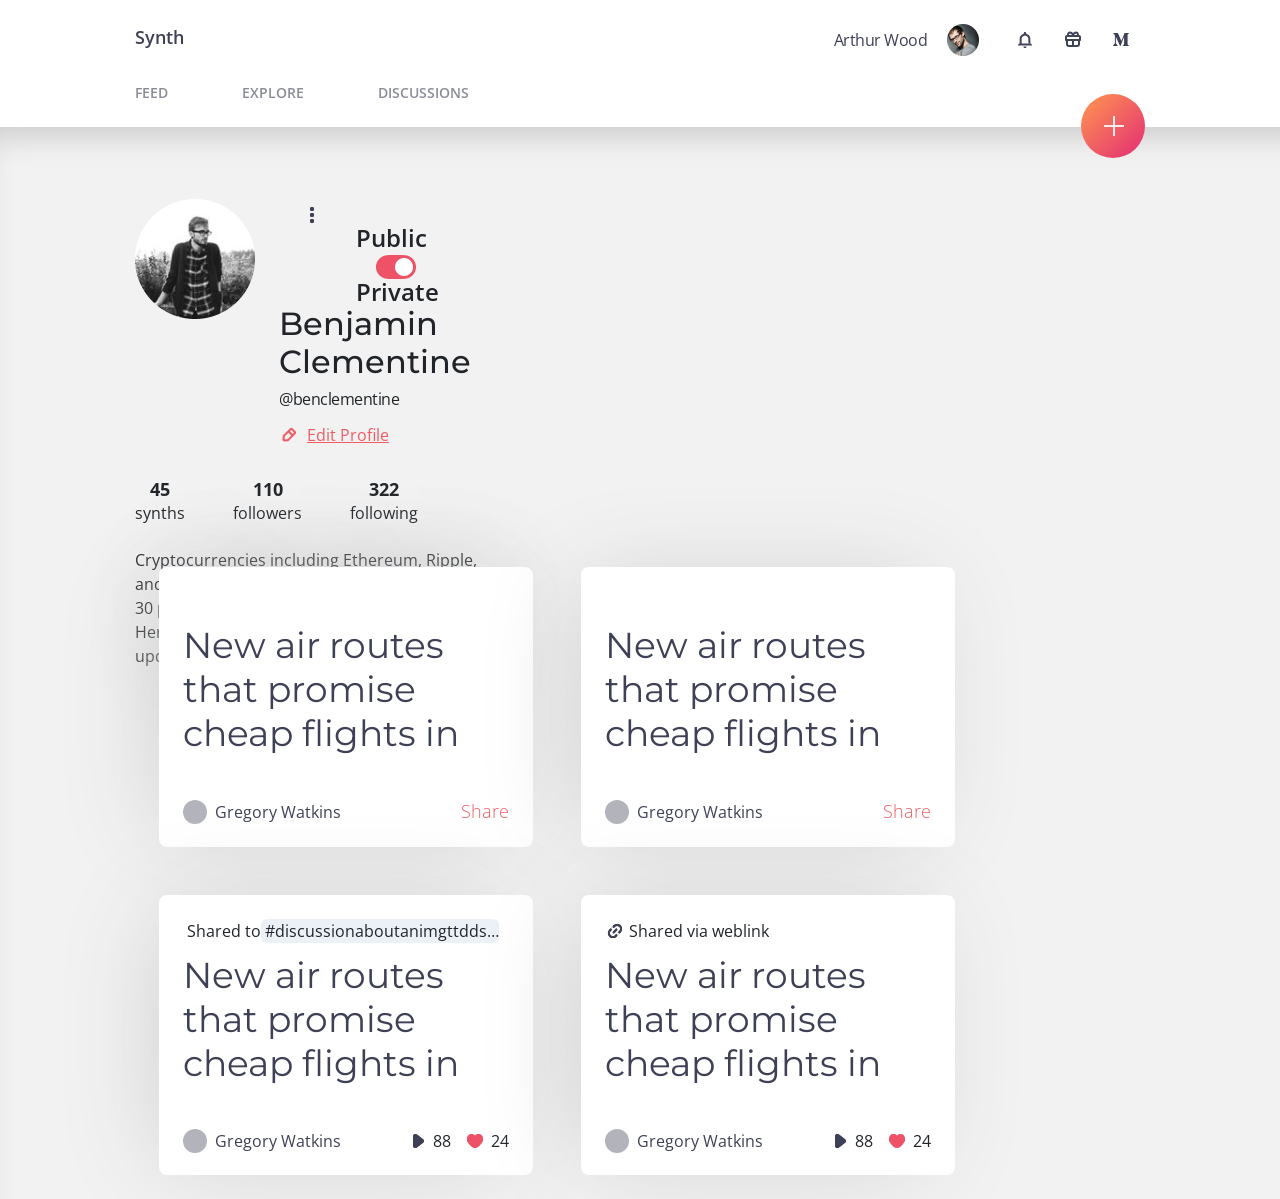
==== app/index.html @ 59a775ed "first commit" ====
<!DOCTYPE html>
<html lang="en">

<head>
  <meta charset="UTF-8">
  <meta name="viewport" content="width=device-width, initial-scale=1.0">
  <meta http-equiv="X-UA-Compatible" content="ie=edge">
  <title>Shevko Swivl Test</title>

  <!-- Fontawesome -->
  <link rel="stylesheet" href="https://pro.fontawesome.com/releases/v5.10.0/css/all.css"
    integrity="sha384-AYmEC3Yw5cVb3ZcuHtOA93w35dYTsvhLPVnYs9eStHfGJvOvKxVfELGroGkvsg+p" crossorigin="anonymous" />

  <!-- Google Fonts -->
  <link
    href="https://fonts.googleapis.com/css2?family=Montserrat:wght@400;600&family=Open+Sans:wght@400;600;700&display=swap"
    rel="stylesheet">
  <!-- Bootstrap -->
  <link rel="stylesheet" href="https://cdn.jsdelivr.net/npm/bootstrap@4.5.3/dist/css/bootstrap.min.css"
    integrity="sha384-TX8t27EcRE3e/ihU7zmQxVncDAy5uIKz4rEkgIXeMed4M0jlfIDPvg6uqKI2xXr2" crossorigin="anonymous">

  <link rel="stylesheet" href="css/style.min.css">
</head>

<body>
  <header>
    <div class="header-wrapper">
      <div class="header-title">
        <a href="#">Synth</a>
      </div>

      <div class="header-info">
        <div class="header-info__text">
          Arthur Wood
        </div>
        <div class="header-info__avatar oval">
          <img src="./img/header-ico.png" alt="Avatar">
        </div>
        <div class="header-info__arrow">
          <img src="./img/down-arrow.png" alt="Down arrow">
        </div>
        <div class="header-info__ico">
          <img src="./img/notifications.svg" alt="Notifications">
        </div>
        <div class="header-info__ico">
          <img src="./img/share.svg" alt="Share">
        </div>
        <div class="header-info__ico">
          <img src="./img/medium.svg" alt="Medium">
        </div>
      </div>
    </div>

    <div class="header-list">
      <div class="header-list__item">
        <a href="#">FEED</a>
      </div>
      <div class="header-list__item">
        <a href="#">EXPLORE</a>
      </div>
      <div class="header-list__item">
        <a href="#">DISCUSSIONS</a>
      </div>
    </div>

    <div class="oval oval__colorful">
      <img src="./img/pluse.png" alt="add">
    </div>
  </header>

  <section class="main">

    <div class="profile">
      <div class="profile-wrapper">
        <div class="profile-avatar">
          <img src="./img/avatar.png" alt="Avatar">
        </div>
        <div class="profile-data">
          <div class="profile-title">

            <div class="profile-menu">
              <img src="./img/dots-menu.svg" alt="Menu">
            </div>
            <div class="profile-status">
              <span>Public</span>
              <img src="./img/switcher.png" alt="Switcher">
              <span>Private</span>
            </div>

            <h2>Benjamin
              Clementine</h2>



          </div>
          <div class="profile-id">
            <span>@benclementine</span>
          </div>
          <div class="profile-edit">
            <img src="./img/edit.svg" alt="Edit">
            <a href="#">Edit Profile</a>
          </div>
        </div>

      </div>



      <div class="profile-stats">
        <div class="profile-state">
          <span>45</span>
          <span>synths</span>
        </div>
        <div class="profile-state">
          <span>110</span>
          <span>followers</span>
        </div>
        <div class="profile-state">
          <span>322</span>
          <span>following</span>
        </div>
      </div>
      <div class="profile-descr">
        <p>
          Cryptocurrencies including Ethereum, Ripple, and Litecoin have all plunged between 20 to 30 percent each,
          according to CoinMarketCap. Here is the latest Ripple price news and live updates on XRP, bitcoin and
          Ethereum.
        </p>
      </div>
    </div>

    <div class="text-content">
      <div class="content-block">
        <h2>New air routes that promise cheap flights in</h2>
        <div class="content-block__bottom">
          <div class="content-author">
            <span class="oval oval__gray"></span>
            <a href="#">Gregory Watkins</a>
          </div>
          <div class="interaction">
            <a href="#">Share</a>
          </div>
        </div>
      </div>

      <div class="content-block">
        <h2>New air routes that promise cheap flights in</h2>
        <div class="content-block__bottom">
          <div class="content-author">
            <span class="oval oval__gray"></span>
            <a href="#">Gregory Watkins</a>
          </div>
          <div class="interaction">
            <a href="#">Share</a>
          </div>
        </div>
      </div>
      <!-- </div> -->
      <!-- <div class="text-content"> -->
      <div class="content-block">
        <div class="content-block__header">
          <span>Shared to</span>
          <span class="highlited">#discussionaboutanimgttdds…</span>
        </div>
        <h2 class="dropped">New air routes that promise cheap flights in</h2>
        <div class="content-block__bottom">
          <div class="content-author">
            <span class="oval oval__gray"></span>
            <a href="#">Gregory Watkins</a>
          </div>
          <div class="interaction">
            <div class="interaction-content">
              <img src="./img/view.svg" alt="View">
              <span>88</span>
            </div>
            <div class="interaction-content">
              <img src="./img/like.svg" alt="Like">
              <span>24</span>
            </div>
          </div>
        </div>
      </div>

      <div class="content-block">
        <div class="content-block__header">
          <img src="./img/share-weblink.svg" alt="Share">
          <span>Shared via weblink</span>
        </div>
        <h2 class="dropped">New air routes that promise cheap flights in</h2>
        <div class="content-block__bottom">
          <div class="content-author">
            <span class="oval oval__gray"></span>
            <a href="#">Gregory Watkins</a>
          </div>
          <div class="interaction">
            <div class="interaction-content">
              <img src="./img/view.svg" alt="View">
              <span>88</span>
            </div>
            <div class="interaction-content">
              <img src="./img/like.svg" alt="Like">
              <span>24</span>
            </div>
          </div>
        </div>
      </div>
    </div>

  </section>


  <script src="https://code.jquery.com/jquery-3.5.1.slim.min.js"
    integrity="sha384-DfXdz2htPH0lsSSs5nCTpuj/zy4C+OGpamoFVy38MVBnE+IbbVYUew+OrCXaRkfj"
    crossorigin="anonymous"></script>
  <script src="https://cdn.jsdelivr.net/npm/bootstrap@4.5.3/dist/js/bootstrap.bundle.min.js"
    integrity="sha384-ho+j7jyWK8fNQe+A12Hb8AhRq26LrZ/JpcUGGOn+Y7RsweNrtN/tE3MoK7ZeZDyx"
    crossorigin="anonymous"></script>
  <script src="js/libs.min.js"></script>
  <script src="js/main.js"></script>
</body>

</html>
---- app/css/style.min.css ----
/*! normalize.css v8.0.1 | MIT License | github.com/necolas/normalize.css */html{line-height:1.15;-webkit-text-size-adjust:100%}body{margin:0}main{display:block}h1{font-size:2em;margin:0.67em 0}hr{-webkit-box-sizing:content-box;box-sizing:content-box;height:0;overflow:visible}pre{font-family:monospace, monospace;font-size:1em}a{background-color:transparent}abbr[title]{border-bottom:none;text-decoration:underline;-webkit-text-decoration:underline dotted;text-decoration:underline dotted}b,strong{font-weight:bolder}code,kbd,samp{font-family:monospace, monospace;font-size:1em}small{font-size:80%}sub,sup{font-size:75%;line-height:0;position:relative;vertical-align:baseline}sub{bottom:-0.25em}sup{top:-0.5em}img{border-style:none}button,input,optgroup,select,textarea{font-family:inherit;font-size:100%;line-height:1.15;margin:0}button,input{overflow:visible}button,select{text-transform:none}button,[type="button"],[type="reset"],[type="submit"]{-webkit-appearance:button}button::-moz-focus-inner,[type="button"]::-moz-focus-inner,[type="reset"]::-moz-focus-inner,[type="submit"]::-moz-focus-inner{border-style:none;padding:0}button:-moz-focusring,[type="button"]:-moz-focusring,[type="reset"]:-moz-focusring,[type="submit"]:-moz-focusring{outline:1px dotted ButtonText}fieldset{padding:0.35em 0.75em 0.625em}legend{-webkit-box-sizing:border-box;box-sizing:border-box;color:inherit;display:table;max-width:100%;padding:0;white-space:normal}progress{vertical-align:baseline}textarea{overflow:auto}[type="checkbox"],[type="radio"]{-webkit-box-sizing:border-box;box-sizing:border-box;padding:0}[type="number"]::-webkit-inner-spin-button,[type="number"]::-webkit-outer-spin-button{height:auto}[type="search"]{-webkit-appearance:textfield;outline-offset:-2px}[type="search"]::-webkit-search-decoration{-webkit-appearance:none}::-webkit-file-upload-button{-webkit-appearance:button;font:inherit}details{display:block}summary{display:list-item}template{display:none}[hidden]{display:none}.slick-slider{position:relative;display:block;-webkit-box-sizing:border-box;box-sizing:border-box;-webkit-user-select:none;-moz-user-select:none;-ms-user-select:none;user-select:none;-webkit-touch-callout:none;-khtml-user-select:none;-ms-touch-action:pan-y;touch-action:pan-y;-webkit-tap-highlight-color:transparent}.slick-list{position:relative;display:block;overflow:hidden;margin:0;padding:0}.slick-list:focus{outline:none}.slick-list.dragging{cursor:pointer;cursor:hand}.slick-slider .slick-track,.slick-slider .slick-list{-webkit-transform:translate3d(0, 0, 0);-ms-transform:translate3d(0, 0, 0);transform:translate3d(0, 0, 0)}.slick-track{position:relative;top:0;left:0;display:block;margin-left:auto;margin-right:auto}.slick-track:before,.slick-track:after{display:table;content:''}.slick-track:after{clear:both}.slick-loading .slick-track{visibility:hidden}.slick-slide{display:none;float:left;height:100%;min-height:1px}[dir='rtl'] .slick-slide{float:right}.slick-slide img{display:block}.slick-slide.slick-loading img{display:none}.slick-slide.dragging img{pointer-events:none}.slick-initialized .slick-slide{display:block}.slick-loading .slick-slide{visibility:hidden}.slick-vertical .slick-slide{display:block;height:auto;border:1px solid transparent}.slick-arrow.slick-hidden{display:none}.oval{border-radius:50px}.oval__colorful{position:absolute;top:94px;right:135px;width:64px;height:64px;background:-o-linear-gradient(315deg, #ff974f 0%, #e32c75 100%);background:linear-gradient(135deg, #ff974f 0%, #e32c75 100%);cursor:pointer}.oval__colorful img{position:relative;top:18px;left:23px}.oval__gray{height:24px;width:24px;background-color:#b2b3bb;margin-right:8px;display:inline-block}.content-block{background-color:#ffffff;border-radius:8px;max-width:374px;height:280px;margin:24px;-webkit-box-shadow:-15px 0px 100px -20px #ccc;box-shadow:-15px 0px 100px -20px #ccc}.content-block h2{padding:56px 24px 20px 24px;font-size:36px;line-height:44px;color:#3e4056;font-weight:normal}.content-block__header{padding:24px 0 0 24px;display:-webkit-box;display:-ms-flexbox;display:flex;cursor:pointer}.content-block__header span{padding-left:4px}.content-block__bottom{display:-webkit-box;display:-ms-flexbox;display:flex;-webkit-box-pack:justify;-ms-flex-pack:justify;justify-content:space-between;margin:24px}.dropped{padding-top:10px !important}.highlited{background:#ecf1f8;border-radius:6px}.interaction{display:-webkit-box;display:-ms-flexbox;display:flex}.interaction a{font-size:18px;line-height:25px;color:#f05d63;font-weight:200}.interaction-content{-webkit-box-align:center;-ms-flex-align:center;align-items:center;display:-webkit-box;display:-ms-flexbox;display:flex;padding-left:16px;cursor:pointer}.interaction-content img{padding-right:8px}.content-author{display:-webkit-box;display:-ms-flexbox;display:flex;-webkit-box-align:center;-ms-flex-align:center;align-items:center}body{font-family:"Open Sans", sans-serif;-webkit-box-sizing:border-box;box-sizing:border-box}h2{font-family:"Montserrat", sans-serif;margin:0}a{text-decoration:none;color:#3e4056}section{padding-left:135px;padding-right:135px}.header-wrapper{display:-webkit-box;display:-ms-flexbox;display:flex;-webkit-box-pack:justify;-ms-flex-pack:justify;justify-content:space-between;margin:24px 135px 24px 135px}.header-title a{font-weight:600;font-size:18px}.header-list{display:-webkit-box;display:-ms-flexbox;display:flex;-webkit-box-orient:horizontal;-webkit-box-direction:normal;-ms-flex-direction:row;flex-direction:row;margin-left:98px;margin-bottom:23px}.header-list__item{padding:0 37px}.header-list__item a{font-weight:600;font-size:14px;line-height:19px;opacity:0.6}.header-list__item a:hover{opacity:1;border-bottom:4px solid #ff974f;padding-bottom:19px}.header-info{display:-webkit-box;display:-ms-flexbox;display:flex;-webkit-box-align:center;-ms-flex-align:center;align-items:center;cursor:pointer}.header-info__text{font-size:16px;line-height:20px;letter-spacing:-0.5px;color:#3e3f58}.header-info__avatar{width:32px;height:32px;padding-left:20px;padding-right:16px}.header-info__arrow{padding-right:22px}.header-info__ico{padding:0 8px}.main{background-color:#f2f2f2;padding-top:72px;-webkit-box-shadow:inset 15px 40px 30px -30px #ccc;box-shadow:inset 15px 40px 30px -30px #ccc}.content{background-color:#f2f2f2;width:100%;height:400px}.text-content{display:-webkit-box;display:-ms-flexbox;display:flex;-ms-flex-wrap:wrap;flex-wrap:wrap}.profile-wrapper{display:-webkit-box;display:-ms-flexbox;display:flex}.profile{max-width:350px;height:344px}.profile-avatar{margin-right:24px}.profile-title{font-weight:600;font-size:24px;line-height:26px}.profile-id{margin-top:8px;margin-bottom:16px;font-weight:normal;font-size:16px;line-height:20px;letter-spacing:-0.5px}.profile-edit{display:-webkit-box;display:-ms-flexbox;display:flex;-webkit-box-align:center;-ms-flex-align:center;align-items:center}.profile-edit a{font-weight:normal;font-size:16px;line-height:20px;-webkit-text-decoration-line:underline;text-decoration-line:underline;color:#f05d63;margin-left:8px}.profile-stats{display:-webkit-box;display:-ms-flexbox;display:flex;margin-top:32px;margin-bottom:23px}.profile-state{display:-webkit-box;display:-ms-flexbox;display:flex;-webkit-box-orient:vertical;-webkit-box-direction:normal;-ms-flex-direction:column;flex-direction:column;margin-right:48px}.profile-state span{-webkit-box-shadow:50px 115px 105px 9px #ccc;box-shadow:50px 115px 105px 9px #ccc}.profile-state span:nth-child(odd){font-weight:bold;font-size:18px;line-height:24px;text-align:center}.profile-menu img{margin-left:25px}.profile-status{margin-left:77px}.profile-status img{margin:0 20px}
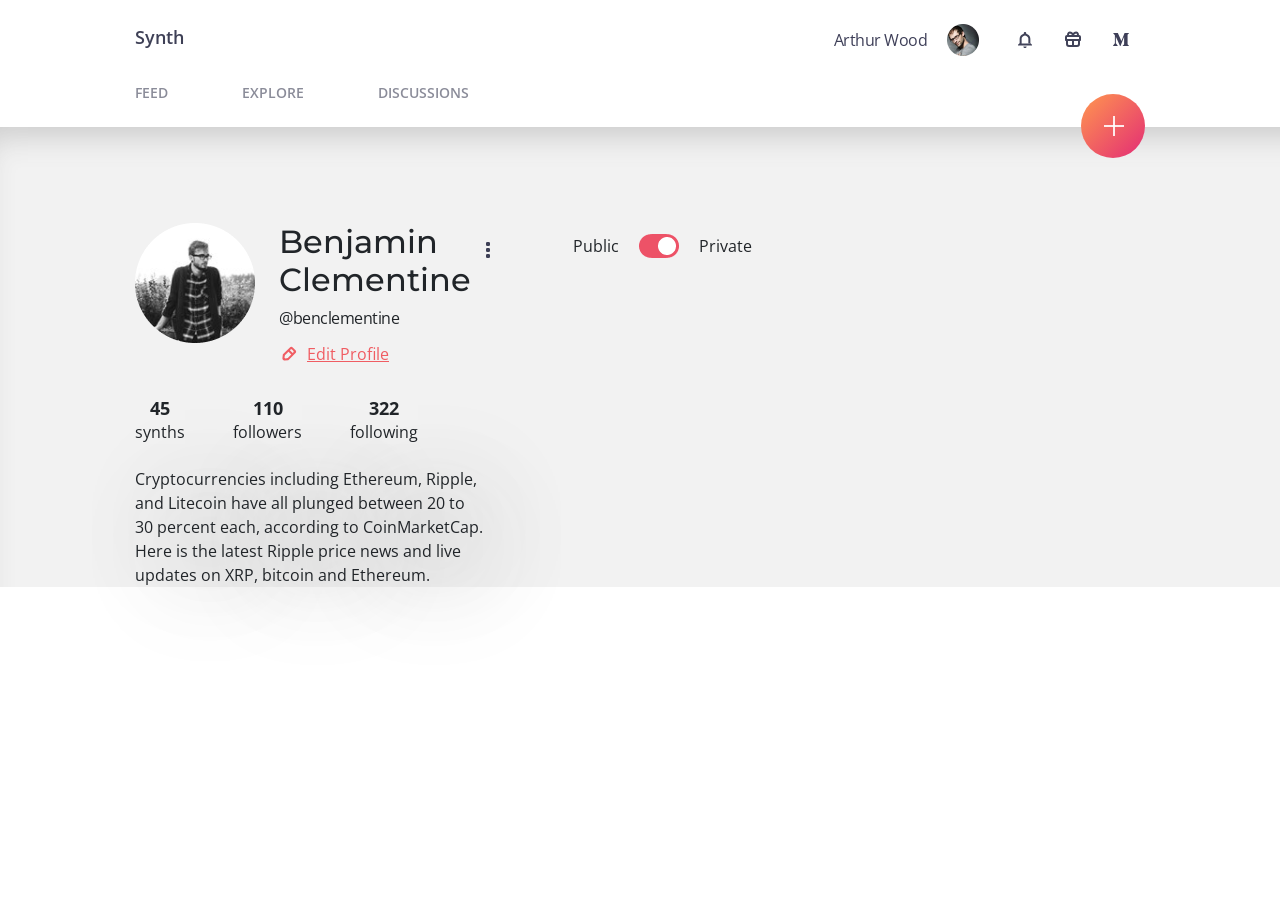
==== commit 864dfd2a: "profile-menu position, @media 769" ====
--- a/app/index.html
+++ b/app/index.html
@@ -70,28 +70,32 @@
 
   <section class="main">
 
+
+
     <div class="profile">
+
+      <div class="profile-menu">
+        <img src="./img/dots-menu.svg" alt="Menu">
+        <div class="profile-status">
+          <span>Public</span>
+          <img src="./img/switcher.png" alt="Switcher">
+          <span>Private</span>
+        </div>
+      </div>
+
       <div class="profile-wrapper">
+
+
+
         <div class="profile-avatar">
           <img src="./img/avatar.png" alt="Avatar">
         </div>
         <div class="profile-data">
           <div class="profile-title">
 
-            <div class="profile-menu">
-              <img src="./img/dots-menu.svg" alt="Menu">
-            </div>
-            <div class="profile-status">
-              <span>Public</span>
-              <img src="./img/switcher.png" alt="Switcher">
-              <span>Private</span>
-            </div>
 
             <h2>Benjamin
               Clementine</h2>
-
-
-
           </div>
           <div class="profile-id">
             <span>@benclementine</span>
@@ -101,6 +105,8 @@
             <a href="#">Edit Profile</a>
           </div>
         </div>
+
+
 
       </div>
 
@@ -129,7 +135,8 @@
       </div>
     </div>
 
-    <div class="text-content">
+
+    <!-- <div class="text-content">
       <div class="content-block">
         <h2>New air routes that promise cheap flights in</h2>
         <div class="content-block__bottom">
@@ -155,8 +162,6 @@
           </div>
         </div>
       </div>
-      <!-- </div> -->
-      <!-- <div class="text-content"> -->
       <div class="content-block">
         <div class="content-block__header">
           <span>Shared to</span>
@@ -204,9 +209,9 @@
           </div>
         </div>
       </div>
-    </div>
-
+    </div> -->
   </section>
+
 
 
   <script src="https://code.jquery.com/jquery-3.5.1.slim.min.js"
--- a/app/css/style.min.css
+++ b/app/css/style.min.css
@@ -1 +1 @@
-/*! normalize.css v8.0.1 | MIT License | github.com/necolas/normalize.css */html{line-height:1.15;-webkit-text-size-adjust:100%}body{margin:0}main{display:block}h1{font-size:2em;margin:0.67em 0}hr{-webkit-box-sizing:content-box;box-sizing:content-box;height:0;overflow:visible}pre{font-family:monospace, monospace;font-size:1em}a{background-color:transparent}abbr[title]{border-bottom:none;text-decoration:underline;-webkit-text-decoration:underline dotted;text-decoration:underline dotted}b,strong{font-weight:bolder}code,kbd,samp{font-family:monospace, monospace;font-size:1em}small{font-size:80%}sub,sup{font-size:75%;line-height:0;position:relative;vertical-align:baseline}sub{bottom:-0.25em}sup{top:-0.5em}img{border-style:none}button,input,optgroup,select,textarea{font-family:inherit;font-size:100%;line-height:1.15;margin:0}button,input{overflow:visible}button,select{text-transform:none}button,[type="button"],[type="reset"],[type="submit"]{-webkit-appearance:button}button::-moz-focus-inner,[type="button"]::-moz-focus-inner,[type="reset"]::-moz-focus-inner,[type="submit"]::-moz-focus-inner{border-style:none;padding:0}button:-moz-focusring,[type="button"]:-moz-focusring,[type="reset"]:-moz-focusring,[type="submit"]:-moz-focusring{outline:1px dotted ButtonText}fieldset{padding:0.35em 0.75em 0.625em}legend{-webkit-box-sizing:border-box;box-sizing:border-box;color:inherit;display:table;max-width:100%;padding:0;white-space:normal}progress{vertical-align:baseline}textarea{overflow:auto}[type="checkbox"],[type="radio"]{-webkit-box-sizing:border-box;box-sizing:border-box;padding:0}[type="number"]::-webkit-inner-spin-button,[type="number"]::-webkit-outer-spin-button{height:auto}[type="search"]{-webkit-appearance:textfield;outline-offset:-2px}[type="search"]::-webkit-search-decoration{-webkit-appearance:none}::-webkit-file-upload-button{-webkit-appearance:button;font:inherit}details{display:block}summary{display:list-item}template{display:none}[hidden]{display:none}.slick-slider{position:relative;display:block;-webkit-box-sizing:border-box;box-sizing:border-box;-webkit-user-select:none;-moz-user-select:none;-ms-user-select:none;user-select:none;-webkit-touch-callout:none;-khtml-user-select:none;-ms-touch-action:pan-y;touch-action:pan-y;-webkit-tap-highlight-color:transparent}.slick-list{position:relative;display:block;overflow:hidden;margin:0;padding:0}.slick-list:focus{outline:none}.slick-list.dragging{cursor:pointer;cursor:hand}.slick-slider .slick-track,.slick-slider .slick-list{-webkit-transform:translate3d(0, 0, 0);-ms-transform:translate3d(0, 0, 0);transform:translate3d(0, 0, 0)}.slick-track{position:relative;top:0;left:0;display:block;margin-left:auto;margin-right:auto}.slick-track:before,.slick-track:after{display:table;content:''}.slick-track:after{clear:both}.slick-loading .slick-track{visibility:hidden}.slick-slide{display:none;float:left;height:100%;min-height:1px}[dir='rtl'] .slick-slide{float:right}.slick-slide img{display:block}.slick-slide.slick-loading img{display:none}.slick-slide.dragging img{pointer-events:none}.slick-initialized .slick-slide{display:block}.slick-loading .slick-slide{visibility:hidden}.slick-vertical .slick-slide{display:block;height:auto;border:1px solid transparent}.slick-arrow.slick-hidden{display:none}.oval{border-radius:50px}.oval__colorful{position:absolute;top:94px;right:135px;width:64px;height:64px;background:-o-linear-gradient(315deg, #ff974f 0%, #e32c75 100%);background:linear-gradient(135deg, #ff974f 0%, #e32c75 100%);cursor:pointer}.oval__colorful img{position:relative;top:18px;left:23px}.oval__gray{height:24px;width:24px;background-color:#b2b3bb;margin-right:8px;display:inline-block}.content-block{background-color:#ffffff;border-radius:8px;max-width:374px;height:280px;margin:24px;-webkit-box-shadow:-15px 0px 100px -20px #ccc;box-shadow:-15px 0px 100px -20px #ccc}.content-block h2{padding:56px 24px 20px 24px;font-size:36px;line-height:44px;color:#3e4056;font-weight:normal}.content-block__header{padding:24px 0 0 24px;display:-webkit-box;display:-ms-flexbox;display:flex;cursor:pointer}.content-block__header span{padding-left:4px}.content-block__bottom{display:-webkit-box;display:-ms-flexbox;display:flex;-webkit-box-pack:justify;-ms-flex-pack:justify;justify-content:space-between;margin:24px}.dropped{padding-top:10px !important}.highlited{background:#ecf1f8;border-radius:6px}.interaction{display:-webkit-box;display:-ms-flexbox;display:flex}.interaction a{font-size:18px;line-height:25px;color:#f05d63;font-weight:200}.interaction-content{-webkit-box-align:center;-ms-flex-align:center;align-items:center;display:-webkit-box;display:-ms-flexbox;display:flex;padding-left:16px;cursor:pointer}.interaction-content img{padding-right:8px}.content-author{display:-webkit-box;display:-ms-flexbox;display:flex;-webkit-box-align:center;-ms-flex-align:center;align-items:center}body{font-family:"Open Sans", sans-serif;-webkit-box-sizing:border-box;box-sizing:border-box}h2{font-family:"Montserrat", sans-serif;margin:0}a{text-decoration:none;color:#3e4056}section{padding-left:135px;padding-right:135px}.header-wrapper{display:-webkit-box;display:-ms-flexbox;display:flex;-webkit-box-pack:justify;-ms-flex-pack:justify;justify-content:space-between;margin:24px 135px 24px 135px}.header-title a{font-weight:600;font-size:18px}.header-list{display:-webkit-box;display:-ms-flexbox;display:flex;-webkit-box-orient:horizontal;-webkit-box-direction:normal;-ms-flex-direction:row;flex-direction:row;margin-left:98px;margin-bottom:23px}.header-list__item{padding:0 37px}.header-list__item a{font-weight:600;font-size:14px;line-height:19px;opacity:0.6}.header-list__item a:hover{opacity:1;border-bottom:4px solid #ff974f;padding-bottom:19px}.header-info{display:-webkit-box;display:-ms-flexbox;display:flex;-webkit-box-align:center;-ms-flex-align:center;align-items:center;cursor:pointer}.header-info__text{font-size:16px;line-height:20px;letter-spacing:-0.5px;color:#3e3f58}.header-info__avatar{width:32px;height:32px;padding-left:20px;padding-right:16px}.header-info__arrow{padding-right:22px}.header-info__ico{padding:0 8px}.main{background-color:#f2f2f2;padding-top:72px;-webkit-box-shadow:inset 15px 40px 30px -30px #ccc;box-shadow:inset 15px 40px 30px -30px #ccc}.content{background-color:#f2f2f2;width:100%;height:400px}.text-content{display:-webkit-box;display:-ms-flexbox;display:flex;-ms-flex-wrap:wrap;flex-wrap:wrap}.profile-wrapper{display:-webkit-box;display:-ms-flexbox;display:flex}.profile{max-width:350px;height:344px}.profile-avatar{margin-right:24px}.profile-title{font-weight:600;font-size:24px;line-height:26px}.profile-id{margin-top:8px;margin-bottom:16px;font-weight:normal;font-size:16px;line-height:20px;letter-spacing:-0.5px}.profile-edit{display:-webkit-box;display:-ms-flexbox;display:flex;-webkit-box-align:center;-ms-flex-align:center;align-items:center}.profile-edit a{font-weight:normal;font-size:16px;line-height:20px;-webkit-text-decoration-line:underline;text-decoration-line:underline;color:#f05d63;margin-left:8px}.profile-stats{display:-webkit-box;display:-ms-flexbox;display:flex;margin-top:32px;margin-bottom:23px}.profile-state{display:-webkit-box;display:-ms-flexbox;display:flex;-webkit-box-orient:vertical;-webkit-box-direction:normal;-ms-flex-direction:column;flex-direction:column;margin-right:48px}.profile-state span{-webkit-box-shadow:50px 115px 105px 9px #ccc;box-shadow:50px 115px 105px 9px #ccc}.profile-state span:nth-child(odd){font-weight:bold;font-size:18px;line-height:24px;text-align:center}.profile-menu img{margin-left:25px}.profile-status{margin-left:77px}.profile-status img{margin:0 20px}
+/*! normalize.css v8.0.1 | MIT License | github.com/necolas/normalize.css */html{line-height:1.15;-webkit-text-size-adjust:100%}body{margin:0}main{display:block}h1{font-size:2em;margin:0.67em 0}hr{-webkit-box-sizing:content-box;box-sizing:content-box;height:0;overflow:visible}pre{font-family:monospace, monospace;font-size:1em}a{background-color:transparent}abbr[title]{border-bottom:none;text-decoration:underline;-webkit-text-decoration:underline dotted;text-decoration:underline dotted}b,strong{font-weight:bolder}code,kbd,samp{font-family:monospace, monospace;font-size:1em}small{font-size:80%}sub,sup{font-size:75%;line-height:0;position:relative;vertical-align:baseline}sub{bottom:-0.25em}sup{top:-0.5em}img{border-style:none}button,input,optgroup,select,textarea{font-family:inherit;font-size:100%;line-height:1.15;margin:0}button,input{overflow:visible}button,select{text-transform:none}button,[type="button"],[type="reset"],[type="submit"]{-webkit-appearance:button}button::-moz-focus-inner,[type="button"]::-moz-focus-inner,[type="reset"]::-moz-focus-inner,[type="submit"]::-moz-focus-inner{border-style:none;padding:0}button:-moz-focusring,[type="button"]:-moz-focusring,[type="reset"]:-moz-focusring,[type="submit"]:-moz-focusring{outline:1px dotted ButtonText}fieldset{padding:0.35em 0.75em 0.625em}legend{-webkit-box-sizing:border-box;box-sizing:border-box;color:inherit;display:table;max-width:100%;padding:0;white-space:normal}progress{vertical-align:baseline}textarea{overflow:auto}[type="checkbox"],[type="radio"]{-webkit-box-sizing:border-box;box-sizing:border-box;padding:0}[type="number"]::-webkit-inner-spin-button,[type="number"]::-webkit-outer-spin-button{height:auto}[type="search"]{-webkit-appearance:textfield;outline-offset:-2px}[type="search"]::-webkit-search-decoration{-webkit-appearance:none}::-webkit-file-upload-button{-webkit-appearance:button;font:inherit}details{display:block}summary{display:list-item}template{display:none}[hidden]{display:none}.slick-slider{position:relative;display:block;-webkit-box-sizing:border-box;box-sizing:border-box;-webkit-user-select:none;-moz-user-select:none;-ms-user-select:none;user-select:none;-webkit-touch-callout:none;-khtml-user-select:none;-ms-touch-action:pan-y;touch-action:pan-y;-webkit-tap-highlight-color:transparent}.slick-list{position:relative;display:block;overflow:hidden;margin:0;padding:0}.slick-list:focus{outline:none}.slick-list.dragging{cursor:pointer;cursor:hand}.slick-slider .slick-track,.slick-slider .slick-list{-webkit-transform:translate3d(0, 0, 0);-ms-transform:translate3d(0, 0, 0);transform:translate3d(0, 0, 0)}.slick-track{position:relative;top:0;left:0;display:block;margin-left:auto;margin-right:auto}.slick-track:before,.slick-track:after{display:table;content:''}.slick-track:after{clear:both}.slick-loading .slick-track{visibility:hidden}.slick-slide{display:none;float:left;height:100%;min-height:1px}[dir='rtl'] .slick-slide{float:right}.slick-slide img{display:block}.slick-slide.slick-loading img{display:none}.slick-slide.dragging img{pointer-events:none}.slick-initialized .slick-slide{display:block}.slick-loading .slick-slide{visibility:hidden}.slick-vertical .slick-slide{display:block;height:auto;border:1px solid transparent}.slick-arrow.slick-hidden{display:none}.oval{border-radius:50px}.oval__colorful{position:absolute;top:94px;right:135px;width:64px;height:64px;background:-o-linear-gradient(315deg, #ff974f 0%, #e32c75 100%);background:linear-gradient(135deg, #ff974f 0%, #e32c75 100%);cursor:pointer}.oval__colorful img{position:relative;top:18px;left:23px}.oval__gray{height:24px;width:24px;background-color:#b2b3bb;margin-right:8px;display:inline-block}.content-block{background-color:#ffffff;border-radius:8px;max-width:374px;height:280px;margin:24px;-webkit-box-shadow:-15px 0px 100px -20px #ccc;box-shadow:-15px 0px 100px -20px #ccc}.content-block h2{padding:56px 24px 20px 24px;font-size:36px;line-height:44px;color:#3e4056;font-weight:normal}.content-block__header{padding:24px 0 0 24px;display:-webkit-box;display:-ms-flexbox;display:flex;cursor:pointer}.content-block__header span{padding-left:4px}.content-block__bottom{display:-webkit-box;display:-ms-flexbox;display:flex;-webkit-box-pack:justify;-ms-flex-pack:justify;justify-content:space-between;margin:24px}.dropped{padding-top:10px !important}.highlited{background:#ecf1f8;border-radius:6px}.interaction{display:-webkit-box;display:-ms-flexbox;display:flex}.interaction a{font-size:18px;line-height:25px;color:#f05d63;font-weight:200}.interaction-content{-webkit-box-align:center;-ms-flex-align:center;align-items:center;display:-webkit-box;display:-ms-flexbox;display:flex;padding-left:16px;cursor:pointer}.interaction-content img{padding-right:8px}.content-author{display:-webkit-box;display:-ms-flexbox;display:flex;-webkit-box-align:center;-ms-flex-align:center;align-items:center}body{font-family:"Open Sans", sans-serif;-webkit-box-sizing:border-box;box-sizing:border-box}h2{font-family:"Montserrat", sans-serif;margin:0}a{text-decoration:none;color:#3e4056}section{padding-left:135px;padding-right:135px}.header-wrapper{display:-webkit-box;display:-ms-flexbox;display:flex;-webkit-box-pack:justify;-ms-flex-pack:justify;justify-content:space-between;-ms-flex-wrap:wrap;flex-wrap:wrap;margin:24px 135px 24px 135px}.header-title a{font-weight:600;font-size:18px}.header-list{display:-webkit-box;display:-ms-flexbox;display:flex;-webkit-box-orient:horizontal;-webkit-box-direction:normal;-ms-flex-direction:row;flex-direction:row;-ms-flex-wrap:wrap;flex-wrap:wrap;margin-left:98px;margin-bottom:23px}.header-list__item{padding:0 37px}.header-list__item a{font-weight:600;font-size:14px;line-height:19px;opacity:0.6}.header-list__item a:hover{opacity:1;border-bottom:4px solid #ff974f;padding-bottom:19px}.header-info{display:-webkit-box;display:-ms-flexbox;display:flex;-webkit-box-align:center;-ms-flex-align:center;align-items:center;cursor:pointer}.header-info__text{font-size:16px;line-height:20px;letter-spacing:-0.5px;color:#3e3f58}.header-info__avatar{width:32px;height:32px;padding-left:20px;padding-right:16px}.header-info__arrow{padding-right:22px}.header-info__ico{padding:0 8px}.main{background-color:#f2f2f2;padding-top:72px;-webkit-box-shadow:inset 15px 40px 30px -30px #ccc;box-shadow:inset 15px 40px 30px -30px #ccc}.content{background-color:#f2f2f2;width:100%;height:400px}.profile-wrapper{display:-webkit-box;display:-ms-flexbox;display:flex}.profile{max-width:350px}.profile-avatar{margin-right:24px}.profile-title{font-weight:600;font-size:24px;line-height:26px}.profile-id{margin-top:8px;margin-bottom:16px;font-weight:normal;font-size:16px;line-height:20px;letter-spacing:-0.5px}.profile-edit{display:-webkit-box;display:-ms-flexbox;display:flex;-webkit-box-align:center;-ms-flex-align:center;align-items:center}.profile-edit a{font-weight:normal;font-size:16px;line-height:20px;-webkit-text-decoration-line:underline;text-decoration-line:underline;color:#f05d63;margin-left:8px}.profile-stats{display:-webkit-box;display:-ms-flexbox;display:flex;margin-top:32px;margin-bottom:23px}.profile-state{display:-webkit-box;display:-ms-flexbox;display:flex;-webkit-box-orient:vertical;-webkit-box-direction:normal;-ms-flex-direction:column;flex-direction:column;margin-right:48px}.profile-state span{-webkit-box-shadow:50px 115px 105px 9px #ccc;box-shadow:50px 115px 105px 9px #ccc}.profile-state span:nth-child(odd){font-weight:bold;font-size:18px;line-height:24px;text-align:center}.profile-menu{display:-webkit-box;display:-ms-flexbox;display:flex;-webkit-box-align:end;-ms-flex-align:end;align-items:end}.profile-menu img{margin-left:25px}.profile-status{display:-webkit-box;display:-ms-flexbox;display:flex;margin-left:77px}.profile-status img{margin:0 20px}@media (min-width: 769px){.profile-menu{position:relative;top:35px;left:320px}}
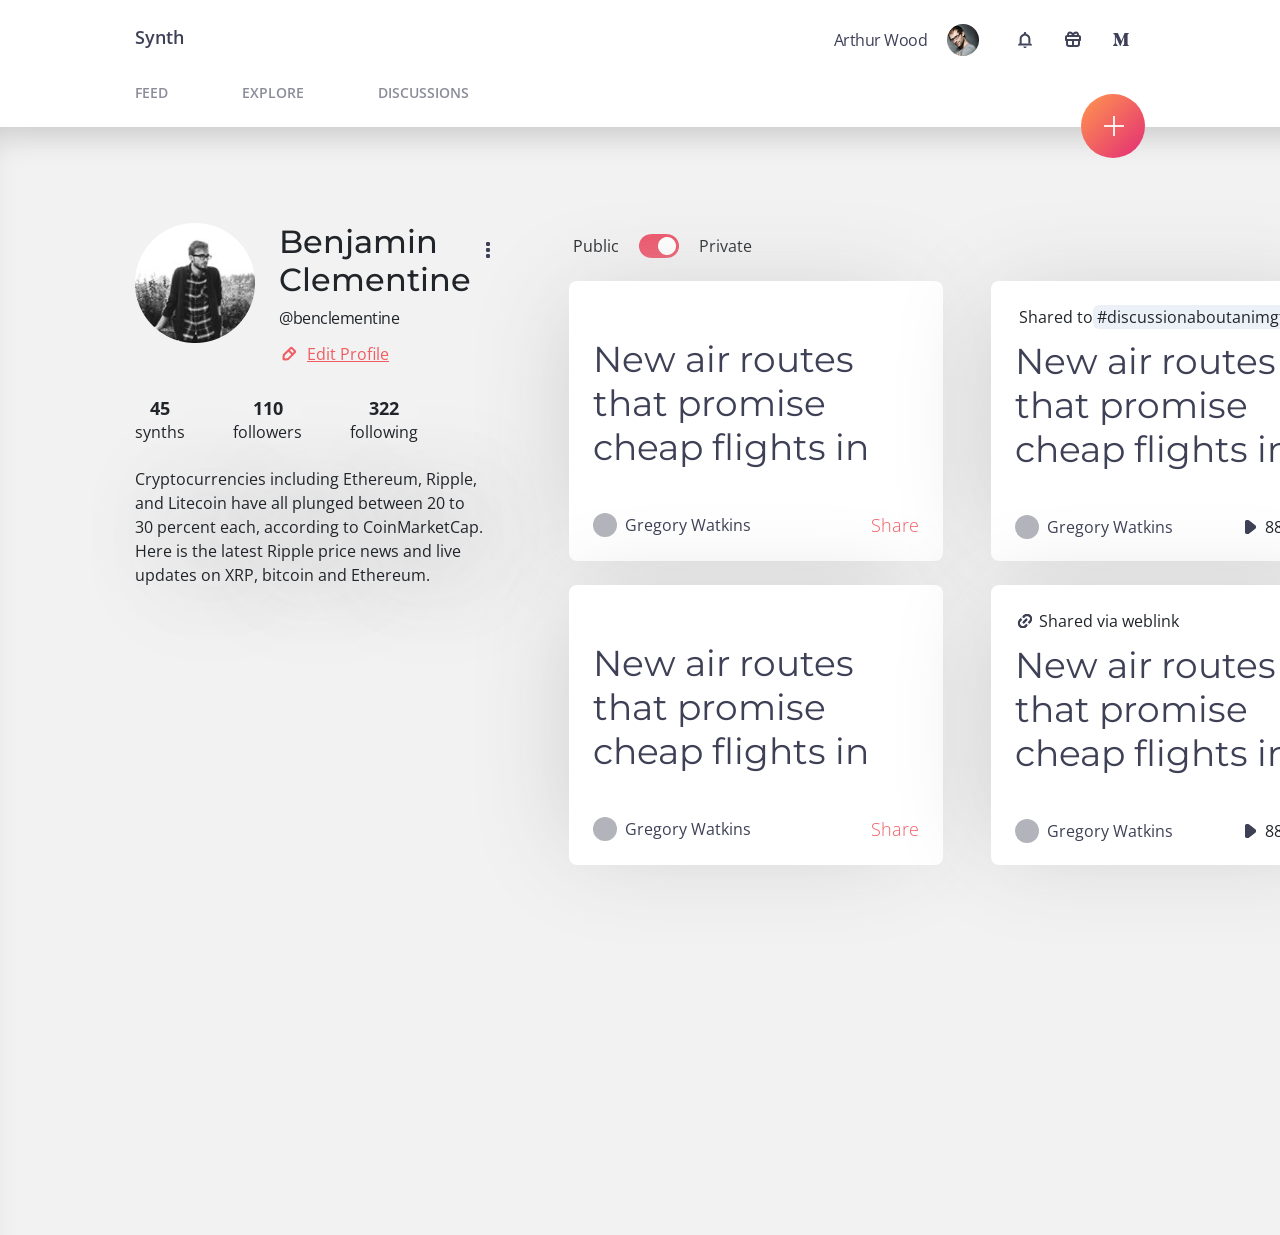
==== commit 34791b4c: "draft layout" ====
--- a/app/index.html
+++ b/app/index.html
@@ -70,10 +70,7 @@
 
   <section class="main">
 
-
-
     <div class="profile">
-
       <div class="profile-menu">
         <img src="./img/dots-menu.svg" alt="Menu">
         <div class="profile-status">
@@ -84,16 +81,11 @@
       </div>
 
       <div class="profile-wrapper">
-
-
-
         <div class="profile-avatar">
           <img src="./img/avatar.png" alt="Avatar">
         </div>
         <div class="profile-data">
           <div class="profile-title">
-
-
             <h2>Benjamin
               Clementine</h2>
           </div>
@@ -105,12 +97,7 @@
             <a href="#">Edit Profile</a>
           </div>
         </div>
-
-
-
-      </div>
-
-
+      </div>
 
       <div class="profile-stats">
         <div class="profile-state">
@@ -136,80 +123,86 @@
     </div>
 
 
-    <!-- <div class="text-content">
-      <div class="content-block">
-        <h2>New air routes that promise cheap flights in</h2>
-        <div class="content-block__bottom">
-          <div class="content-author">
-            <span class="oval oval__gray"></span>
-            <a href="#">Gregory Watkins</a>
-          </div>
-          <div class="interaction">
-            <a href="#">Share</a>
-          </div>
-        </div>
-      </div>
-
-      <div class="content-block">
-        <h2>New air routes that promise cheap flights in</h2>
-        <div class="content-block__bottom">
-          <div class="content-author">
-            <span class="oval oval__gray"></span>
-            <a href="#">Gregory Watkins</a>
-          </div>
-          <div class="interaction">
-            <a href="#">Share</a>
-          </div>
-        </div>
-      </div>
-      <div class="content-block">
-        <div class="content-block__header">
-          <span>Shared to</span>
-          <span class="highlited">#discussionaboutanimgttdds…</span>
-        </div>
-        <h2 class="dropped">New air routes that promise cheap flights in</h2>
-        <div class="content-block__bottom">
-          <div class="content-author">
-            <span class="oval oval__gray"></span>
-            <a href="#">Gregory Watkins</a>
-          </div>
-          <div class="interaction">
-            <div class="interaction-content">
-              <img src="./img/view.svg" alt="View">
-              <span>88</span>
-            </div>
-            <div class="interaction-content">
-              <img src="./img/like.svg" alt="Like">
-              <span>24</span>
-            </div>
-          </div>
-        </div>
-      </div>
-
-      <div class="content-block">
-        <div class="content-block__header">
-          <img src="./img/share-weblink.svg" alt="Share">
-          <span>Shared via weblink</span>
-        </div>
-        <h2 class="dropped">New air routes that promise cheap flights in</h2>
-        <div class="content-block__bottom">
-          <div class="content-author">
-            <span class="oval oval__gray"></span>
-            <a href="#">Gregory Watkins</a>
-          </div>
-          <div class="interaction">
-            <div class="interaction-content">
-              <img src="./img/view.svg" alt="View">
-              <span>88</span>
-            </div>
-            <div class="interaction-content">
-              <img src="./img/like.svg" alt="Like">
-              <span>24</span>
-            </div>
-          </div>
-        </div>
-      </div>
-    </div> -->
+    <div class="text-content">
+      <div class="content-blocks">
+        <div class="content-block">
+          <h2>New air routes that promise cheap flights in</h2>
+          <div class="content-block__bottom">
+            <div class="content-author">
+              <span class="oval oval__gray"></span>
+              <a href="#">Gregory Watkins</a>
+            </div>
+            <div class="interaction">
+              <a href="#">Share</a>
+            </div>
+          </div>
+        </div>
+
+        <div class="content-block">
+          <h2>New air routes that promise cheap flights in</h2>
+          <div class="content-block__bottom">
+            <div class="content-author">
+              <span class="oval oval__gray"></span>
+              <a href="#">Gregory Watkins</a>
+            </div>
+            <div class="interaction">
+              <a href="#">Share</a>
+            </div>
+          </div>
+        </div>
+      </div>
+
+      <div class="content-blocks">
+        <div class="content-block">
+          <div class="content-block__header">
+            <span>Shared to</span>
+            <span class="highlited">#discussionaboutanimgttdds…</span>
+          </div>
+          <h2 class="dropped">New air routes that promise cheap flights in</h2>
+          <div class="content-block__bottom">
+            <div class="content-author">
+              <span class="oval oval__gray"></span>
+              <a href="#">Gregory Watkins</a>
+            </div>
+            <div class="interaction">
+              <div class="interaction-content">
+                <img src="./img/view.svg" alt="View">
+                <span>88</span>
+              </div>
+              <div class="interaction-content">
+                <img src="./img/like.svg" alt="Like">
+                <span>24</span>
+              </div>
+            </div>
+          </div>
+        </div>
+
+        <div class="content-block">
+          <div class="content-block__header">
+            <img src="./img/share-weblink.svg" alt="Share">
+            <span>Shared via weblink</span>
+          </div>
+          <h2 class="dropped">New air routes that promise cheap flights in</h2>
+          <div class="content-block__bottom">
+            <div class="content-author">
+              <span class="oval oval__gray"></span>
+              <a href="#">Gregory Watkins</a>
+            </div>
+            <div class="interaction">
+              <div class="interaction-content">
+                <img src="./img/view.svg" alt="View">
+                <span>88</span>
+              </div>
+              <div class="interaction-content">
+                <img src="./img/like.svg" alt="Like">
+                <span>24</span>
+              </div>
+            </div>
+          </div>
+        </div>
+      </div>
+    </div>
+
   </section>
 
 
--- a/app/css/style.min.css
+++ b/app/css/style.min.css
@@ -1 +1 @@
-/*! normalize.css v8.0.1 | MIT License | github.com/necolas/normalize.css */html{line-height:1.15;-webkit-text-size-adjust:100%}body{margin:0}main{display:block}h1{font-size:2em;margin:0.67em 0}hr{-webkit-box-sizing:content-box;box-sizing:content-box;height:0;overflow:visible}pre{font-family:monospace, monospace;font-size:1em}a{background-color:transparent}abbr[title]{border-bottom:none;text-decoration:underline;-webkit-text-decoration:underline dotted;text-decoration:underline dotted}b,strong{font-weight:bolder}code,kbd,samp{font-family:monospace, monospace;font-size:1em}small{font-size:80%}sub,sup{font-size:75%;line-height:0;position:relative;vertical-align:baseline}sub{bottom:-0.25em}sup{top:-0.5em}img{border-style:none}button,input,optgroup,select,textarea{font-family:inherit;font-size:100%;line-height:1.15;margin:0}button,input{overflow:visible}button,select{text-transform:none}button,[type="button"],[type="reset"],[type="submit"]{-webkit-appearance:button}button::-moz-focus-inner,[type="button"]::-moz-focus-inner,[type="reset"]::-moz-focus-inner,[type="submit"]::-moz-focus-inner{border-style:none;padding:0}button:-moz-focusring,[type="button"]:-moz-focusring,[type="reset"]:-moz-focusring,[type="submit"]:-moz-focusring{outline:1px dotted ButtonText}fieldset{padding:0.35em 0.75em 0.625em}legend{-webkit-box-sizing:border-box;box-sizing:border-box;color:inherit;display:table;max-width:100%;padding:0;white-space:normal}progress{vertical-align:baseline}textarea{overflow:auto}[type="checkbox"],[type="radio"]{-webkit-box-sizing:border-box;box-sizing:border-box;padding:0}[type="number"]::-webkit-inner-spin-button,[type="number"]::-webkit-outer-spin-button{height:auto}[type="search"]{-webkit-appearance:textfield;outline-offset:-2px}[type="search"]::-webkit-search-decoration{-webkit-appearance:none}::-webkit-file-upload-button{-webkit-appearance:button;font:inherit}details{display:block}summary{display:list-item}template{display:none}[hidden]{display:none}.slick-slider{position:relative;display:block;-webkit-box-sizing:border-box;box-sizing:border-box;-webkit-user-select:none;-moz-user-select:none;-ms-user-select:none;user-select:none;-webkit-touch-callout:none;-khtml-user-select:none;-ms-touch-action:pan-y;touch-action:pan-y;-webkit-tap-highlight-color:transparent}.slick-list{position:relative;display:block;overflow:hidden;margin:0;padding:0}.slick-list:focus{outline:none}.slick-list.dragging{cursor:pointer;cursor:hand}.slick-slider .slick-track,.slick-slider .slick-list{-webkit-transform:translate3d(0, 0, 0);-ms-transform:translate3d(0, 0, 0);transform:translate3d(0, 0, 0)}.slick-track{position:relative;top:0;left:0;display:block;margin-left:auto;margin-right:auto}.slick-track:before,.slick-track:after{display:table;content:''}.slick-track:after{clear:both}.slick-loading .slick-track{visibility:hidden}.slick-slide{display:none;float:left;height:100%;min-height:1px}[dir='rtl'] .slick-slide{float:right}.slick-slide img{display:block}.slick-slide.slick-loading img{display:none}.slick-slide.dragging img{pointer-events:none}.slick-initialized .slick-slide{display:block}.slick-loading .slick-slide{visibility:hidden}.slick-vertical .slick-slide{display:block;height:auto;border:1px solid transparent}.slick-arrow.slick-hidden{display:none}.oval{border-radius:50px}.oval__colorful{position:absolute;top:94px;right:135px;width:64px;height:64px;background:-o-linear-gradient(315deg, #ff974f 0%, #e32c75 100%);background:linear-gradient(135deg, #ff974f 0%, #e32c75 100%);cursor:pointer}.oval__colorful img{position:relative;top:18px;left:23px}.oval__gray{height:24px;width:24px;background-color:#b2b3bb;margin-right:8px;display:inline-block}.content-block{background-color:#ffffff;border-radius:8px;max-width:374px;height:280px;margin:24px;-webkit-box-shadow:-15px 0px 100px -20px #ccc;box-shadow:-15px 0px 100px -20px #ccc}.content-block h2{padding:56px 24px 20px 24px;font-size:36px;line-height:44px;color:#3e4056;font-weight:normal}.content-block__header{padding:24px 0 0 24px;display:-webkit-box;display:-ms-flexbox;display:flex;cursor:pointer}.content-block__header span{padding-left:4px}.content-block__bottom{display:-webkit-box;display:-ms-flexbox;display:flex;-webkit-box-pack:justify;-ms-flex-pack:justify;justify-content:space-between;margin:24px}.dropped{padding-top:10px !important}.highlited{background:#ecf1f8;border-radius:6px}.interaction{display:-webkit-box;display:-ms-flexbox;display:flex}.interaction a{font-size:18px;line-height:25px;color:#f05d63;font-weight:200}.interaction-content{-webkit-box-align:center;-ms-flex-align:center;align-items:center;display:-webkit-box;display:-ms-flexbox;display:flex;padding-left:16px;cursor:pointer}.interaction-content img{padding-right:8px}.content-author{display:-webkit-box;display:-ms-flexbox;display:flex;-webkit-box-align:center;-ms-flex-align:center;align-items:center}body{font-family:"Open Sans", sans-serif;-webkit-box-sizing:border-box;box-sizing:border-box}h2{font-family:"Montserrat", sans-serif;margin:0}a{text-decoration:none;color:#3e4056}section{padding-left:135px;padding-right:135px}.header-wrapper{display:-webkit-box;display:-ms-flexbox;display:flex;-webkit-box-pack:justify;-ms-flex-pack:justify;justify-content:space-between;-ms-flex-wrap:wrap;flex-wrap:wrap;margin:24px 135px 24px 135px}.header-title a{font-weight:600;font-size:18px}.header-list{display:-webkit-box;display:-ms-flexbox;display:flex;-webkit-box-orient:horizontal;-webkit-box-direction:normal;-ms-flex-direction:row;flex-direction:row;-ms-flex-wrap:wrap;flex-wrap:wrap;margin-left:98px;margin-bottom:23px}.header-list__item{padding:0 37px}.header-list__item a{font-weight:600;font-size:14px;line-height:19px;opacity:0.6}.header-list__item a:hover{opacity:1;border-bottom:4px solid #ff974f;padding-bottom:19px}.header-info{display:-webkit-box;display:-ms-flexbox;display:flex;-webkit-box-align:center;-ms-flex-align:center;align-items:center;cursor:pointer}.header-info__text{font-size:16px;line-height:20px;letter-spacing:-0.5px;color:#3e3f58}.header-info__avatar{width:32px;height:32px;padding-left:20px;padding-right:16px}.header-info__arrow{padding-right:22px}.header-info__ico{padding:0 8px}.main{background-color:#f2f2f2;padding-top:72px;-webkit-box-shadow:inset 15px 40px 30px -30px #ccc;box-shadow:inset 15px 40px 30px -30px #ccc}.content{background-color:#f2f2f2;width:100%;height:400px}.profile-wrapper{display:-webkit-box;display:-ms-flexbox;display:flex}.profile{max-width:350px}.profile-avatar{margin-right:24px}.profile-title{font-weight:600;font-size:24px;line-height:26px}.profile-id{margin-top:8px;margin-bottom:16px;font-weight:normal;font-size:16px;line-height:20px;letter-spacing:-0.5px}.profile-edit{display:-webkit-box;display:-ms-flexbox;display:flex;-webkit-box-align:center;-ms-flex-align:center;align-items:center}.profile-edit a{font-weight:normal;font-size:16px;line-height:20px;-webkit-text-decoration-line:underline;text-decoration-line:underline;color:#f05d63;margin-left:8px}.profile-stats{display:-webkit-box;display:-ms-flexbox;display:flex;margin-top:32px;margin-bottom:23px}.profile-state{display:-webkit-box;display:-ms-flexbox;display:flex;-webkit-box-orient:vertical;-webkit-box-direction:normal;-ms-flex-direction:column;flex-direction:column;margin-right:48px}.profile-state span{-webkit-box-shadow:50px 115px 105px 9px #ccc;box-shadow:50px 115px 105px 9px #ccc}.profile-state span:nth-child(odd){font-weight:bold;font-size:18px;line-height:24px;text-align:center}.profile-menu{display:-webkit-box;display:-ms-flexbox;display:flex;-webkit-box-align:end;-ms-flex-align:end;align-items:end}.profile-menu img{margin-left:25px}.profile-status{display:-webkit-box;display:-ms-flexbox;display:flex;margin-left:77px}.profile-status img{margin:0 20px}@media (min-width: 769px){.profile-menu{position:relative;top:35px;left:320px}}
+/*! normalize.css v8.0.1 | MIT License | github.com/necolas/normalize.css */html{line-height:1.15;-webkit-text-size-adjust:100%}body{margin:0}main{display:block}h1{font-size:2em;margin:0.67em 0}hr{-webkit-box-sizing:content-box;box-sizing:content-box;height:0;overflow:visible}pre{font-family:monospace, monospace;font-size:1em}a{background-color:transparent}abbr[title]{border-bottom:none;text-decoration:underline;-webkit-text-decoration:underline dotted;text-decoration:underline dotted}b,strong{font-weight:bolder}code,kbd,samp{font-family:monospace, monospace;font-size:1em}small{font-size:80%}sub,sup{font-size:75%;line-height:0;position:relative;vertical-align:baseline}sub{bottom:-0.25em}sup{top:-0.5em}img{border-style:none}button,input,optgroup,select,textarea{font-family:inherit;font-size:100%;line-height:1.15;margin:0}button,input{overflow:visible}button,select{text-transform:none}button,[type="button"],[type="reset"],[type="submit"]{-webkit-appearance:button}button::-moz-focus-inner,[type="button"]::-moz-focus-inner,[type="reset"]::-moz-focus-inner,[type="submit"]::-moz-focus-inner{border-style:none;padding:0}button:-moz-focusring,[type="button"]:-moz-focusring,[type="reset"]:-moz-focusring,[type="submit"]:-moz-focusring{outline:1px dotted ButtonText}fieldset{padding:0.35em 0.75em 0.625em}legend{-webkit-box-sizing:border-box;box-sizing:border-box;color:inherit;display:table;max-width:100%;padding:0;white-space:normal}progress{vertical-align:baseline}textarea{overflow:auto}[type="checkbox"],[type="radio"]{-webkit-box-sizing:border-box;box-sizing:border-box;padding:0}[type="number"]::-webkit-inner-spin-button,[type="number"]::-webkit-outer-spin-button{height:auto}[type="search"]{-webkit-appearance:textfield;outline-offset:-2px}[type="search"]::-webkit-search-decoration{-webkit-appearance:none}::-webkit-file-upload-button{-webkit-appearance:button;font:inherit}details{display:block}summary{display:list-item}template{display:none}[hidden]{display:none}.slick-slider{position:relative;display:block;-webkit-box-sizing:border-box;box-sizing:border-box;-webkit-user-select:none;-moz-user-select:none;-ms-user-select:none;user-select:none;-webkit-touch-callout:none;-khtml-user-select:none;-ms-touch-action:pan-y;touch-action:pan-y;-webkit-tap-highlight-color:transparent}.slick-list{position:relative;display:block;overflow:hidden;margin:0;padding:0}.slick-list:focus{outline:none}.slick-list.dragging{cursor:pointer;cursor:hand}.slick-slider .slick-track,.slick-slider .slick-list{-webkit-transform:translate3d(0, 0, 0);-ms-transform:translate3d(0, 0, 0);transform:translate3d(0, 0, 0)}.slick-track{position:relative;top:0;left:0;display:block;margin-left:auto;margin-right:auto}.slick-track:before,.slick-track:after{display:table;content:''}.slick-track:after{clear:both}.slick-loading .slick-track{visibility:hidden}.slick-slide{display:none;float:left;height:100%;min-height:1px}[dir='rtl'] .slick-slide{float:right}.slick-slide img{display:block}.slick-slide.slick-loading img{display:none}.slick-slide.dragging img{pointer-events:none}.slick-initialized .slick-slide{display:block}.slick-loading .slick-slide{visibility:hidden}.slick-vertical .slick-slide{display:block;height:auto;border:1px solid transparent}.slick-arrow.slick-hidden{display:none}.oval{border-radius:50px}.oval__colorful{position:absolute;top:94px;right:135px;width:64px;height:64px;background:-o-linear-gradient(315deg, #ff974f 0%, #e32c75 100%);background:linear-gradient(135deg, #ff974f 0%, #e32c75 100%);cursor:pointer}.oval__colorful img{position:relative;top:18px;left:23px}.oval__gray{height:24px;width:24px;background-color:#b2b3bb;margin-right:8px;display:inline-block}.content-block{background-color:#ffffff;border-radius:8px;max-width:374px;min-height:280px;margin:24px;-webkit-box-shadow:-15px 0px 100px -20px #ccc;box-shadow:-15px 0px 100px -20px #ccc}.content-block h2{padding:56px 24px 20px 24px;font-size:36px;line-height:44px;color:#3e4056;font-weight:normal}.content-block__header{padding:24px 0 0 24px;display:-webkit-box;display:-ms-flexbox;display:flex;-ms-flex-wrap:wrap;flex-wrap:wrap;cursor:pointer}.content-block__header span{padding-left:4px}.content-block__bottom{display:-webkit-box;display:-ms-flexbox;display:flex;-webkit-box-pack:justify;-ms-flex-pack:justify;justify-content:space-between;margin:24px}.dropped{padding-top:10px !important}.highlited{background:#ecf1f8;border-radius:6px}.interaction{display:-webkit-box;display:-ms-flexbox;display:flex}.interaction a{font-size:18px;line-height:25px;color:#f05d63;font-weight:200}.interaction-content{-webkit-box-align:center;-ms-flex-align:center;align-items:center;display:-webkit-box;display:-ms-flexbox;display:flex;padding-left:16px;cursor:pointer}.interaction-content img{padding-right:8px}.content-author{display:-webkit-box;display:-ms-flexbox;display:flex;-webkit-box-align:center;-ms-flex-align:center;align-items:center}body{font-family:"Open Sans", sans-serif;-webkit-box-sizing:border-box;box-sizing:border-box}h2{font-family:"Montserrat", sans-serif;margin:0}a{text-decoration:none;color:#3e4056}section{padding-left:35px;padding-right:35px}.header-wrapper{display:-webkit-box;display:-ms-flexbox;display:flex;-webkit-box-pack:justify;-ms-flex-pack:justify;justify-content:space-between;-ms-flex-wrap:wrap;flex-wrap:wrap;margin:24px 35px 24px 35px}.header-title a{font-weight:600;font-size:18px}.header-list{display:-webkit-box;display:-ms-flexbox;display:flex;-webkit-box-orient:horizontal;-webkit-box-direction:normal;-ms-flex-direction:row;flex-direction:row;-ms-flex-wrap:wrap;flex-wrap:wrap;margin-left:98px;margin-bottom:23px}.header-list__item{padding:0 37px}.header-list__item a{font-weight:600;font-size:14px;line-height:19px;opacity:0.6}.header-list__item a:hover{opacity:1;border-bottom:4px solid #ff974f;padding-bottom:19px}.header-info{display:-webkit-box;display:-ms-flexbox;display:flex;-webkit-box-align:center;-ms-flex-align:center;align-items:center;cursor:pointer}.header-info__text{font-size:16px;line-height:20px;letter-spacing:-0.5px;color:#3e3f58}.header-info__avatar{width:32px;height:32px;padding-left:20px;padding-right:16px}.header-info__arrow{padding-right:22px}.header-info__ico{padding:0 8px}.main{background-color:#f2f2f2;padding-top:72px;-webkit-box-shadow:inset 15px 40px 30px -30px #ccc;box-shadow:inset 15px 40px 30px -30px #ccc}.content{background-color:#f2f2f2;width:100%;height:400px}.profile-wrapper{display:-webkit-box;display:-ms-flexbox;display:flex}.profile{max-width:350px}.profile-avatar{margin-right:24px}.profile-title{font-weight:600;font-size:24px;line-height:26px}.profile-id{margin-top:8px;margin-bottom:16px;font-weight:normal;font-size:16px;line-height:20px;letter-spacing:-0.5px}.profile-edit{display:-webkit-box;display:-ms-flexbox;display:flex;-webkit-box-align:center;-ms-flex-align:center;align-items:center}.profile-edit a{font-weight:normal;font-size:16px;line-height:20px;-webkit-text-decoration-line:underline;text-decoration-line:underline;color:#f05d63;margin-left:8px}.profile-stats{display:-webkit-box;display:-ms-flexbox;display:flex;margin-top:32px;margin-bottom:23px}.profile-state{display:-webkit-box;display:-ms-flexbox;display:flex;-webkit-box-orient:vertical;-webkit-box-direction:normal;-ms-flex-direction:column;flex-direction:column;margin-right:48px}.profile-state span{-webkit-box-shadow:50px 115px 105px 9px #ccc;box-shadow:50px 115px 105px 9px #ccc}.profile-state span:nth-child(odd){font-weight:bold;font-size:18px;line-height:24px;text-align:center}.profile-menu{display:-webkit-box;display:-ms-flexbox;display:flex;-webkit-box-align:end;-ms-flex-align:end;align-items:end}.profile-menu img{margin-left:25px}.profile-status{display:-webkit-box;display:-ms-flexbox;display:flex;margin-left:77px}.profile-status img{margin:0 20px}.text-content{display:-webkit-box;display:-ms-flexbox;display:flex;-ms-flex-wrap:wrap;flex-wrap:wrap}@media (min-width: 1199px){.text-content{position:relative;bottom:346px;left:410px}}@media (min-width: 767px){section{padding-left:135px;padding-right:135px}.header-wrapper{display:-webkit-box;display:-ms-flexbox;display:flex;-webkit-box-pack:justify;-ms-flex-pack:justify;justify-content:space-between;-ms-flex-wrap:wrap;flex-wrap:wrap;margin:24px 135px 24px 135px}.profile-menu{position:relative;top:35px;left:320px}}
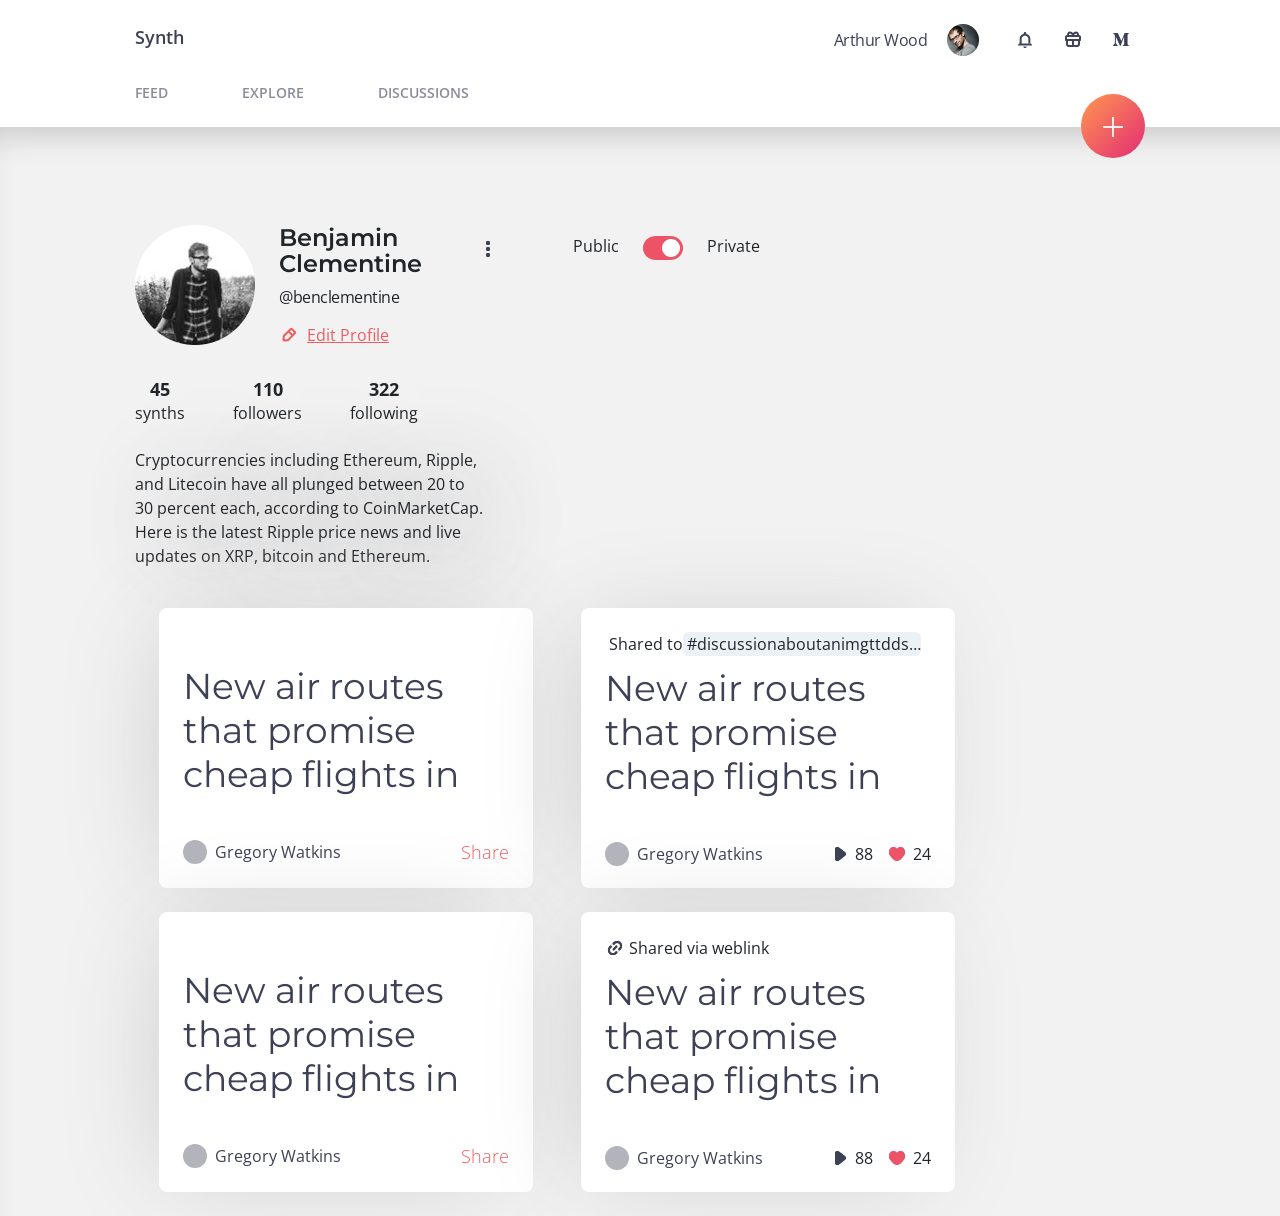
==== commit 4b468f07: "add drop-down & refactor" ====
--- a/app/index.html
+++ b/app/index.html
@@ -72,11 +72,24 @@
 
     <div class="profile">
       <div class="profile-menu">
-        <img src="./img/dots-menu.svg" alt="Menu">
+        <div class="dropdown">
+          <img class="profile-menu__img" src="./img/dots-menu.svg" alt="Menu">
+          <div class="dropdown-body">
+            <div class="dropdown-block">
+              <img src="./img/report.svg" alt="Report User">
+              <a href="#">Report User</a>
+            </div>
+            <div class="dropdown-block">
+              <img src="./img/block.svg" alt="Block User">
+              <a href="#">Block User</a>
+            </div>
+          </div>
+        </div>
         <div class="profile-status">
           <span>Public</span>
-          <img src="./img/switcher.png" alt="Switcher">
+          <img class="profile-status__img" src="./img/switcher.png" alt="Switcher">
           <span>Private</span>
+
         </div>
       </div>
 
@@ -204,7 +217,16 @@
     </div>
 
   </section>
-
+  <!-- <div class="dropdown">
+    <div class="dropdown-block">
+      <img src="./img/report.svg" alt="Report User">
+      <a href="#">Report User</a>
+    </div>
+    <div class="dropdown-block">
+      <img src="./img/block.svg" alt="Block User">
+      <a href="#">Block User</a>
+    </div>
+  </div> -->
 
 
   <script src="https://code.jquery.com/jquery-3.5.1.slim.min.js"
--- a/app/css/style.min.css
+++ b/app/css/style.min.css
@@ -1 +1 @@
-/*! normalize.css v8.0.1 | MIT License | github.com/necolas/normalize.css */html{line-height:1.15;-webkit-text-size-adjust:100%}body{margin:0}main{display:block}h1{font-size:2em;margin:0.67em 0}hr{-webkit-box-sizing:content-box;box-sizing:content-box;height:0;overflow:visible}pre{font-family:monospace, monospace;font-size:1em}a{background-color:transparent}abbr[title]{border-bottom:none;text-decoration:underline;-webkit-text-decoration:underline dotted;text-decoration:underline dotted}b,strong{font-weight:bolder}code,kbd,samp{font-family:monospace, monospace;font-size:1em}small{font-size:80%}sub,sup{font-size:75%;line-height:0;position:relative;vertical-align:baseline}sub{bottom:-0.25em}sup{top:-0.5em}img{border-style:none}button,input,optgroup,select,textarea{font-family:inherit;font-size:100%;line-height:1.15;margin:0}button,input{overflow:visible}button,select{text-transform:none}button,[type="button"],[type="reset"],[type="submit"]{-webkit-appearance:button}button::-moz-focus-inner,[type="button"]::-moz-focus-inner,[type="reset"]::-moz-focus-inner,[type="submit"]::-moz-focus-inner{border-style:none;padding:0}button:-moz-focusring,[type="button"]:-moz-focusring,[type="reset"]:-moz-focusring,[type="submit"]:-moz-focusring{outline:1px dotted ButtonText}fieldset{padding:0.35em 0.75em 0.625em}legend{-webkit-box-sizing:border-box;box-sizing:border-box;color:inherit;display:table;max-width:100%;padding:0;white-space:normal}progress{vertical-align:baseline}textarea{overflow:auto}[type="checkbox"],[type="radio"]{-webkit-box-sizing:border-box;box-sizing:border-box;padding:0}[type="number"]::-webkit-inner-spin-button,[type="number"]::-webkit-outer-spin-button{height:auto}[type="search"]{-webkit-appearance:textfield;outline-offset:-2px}[type="search"]::-webkit-search-decoration{-webkit-appearance:none}::-webkit-file-upload-button{-webkit-appearance:button;font:inherit}details{display:block}summary{display:list-item}template{display:none}[hidden]{display:none}.slick-slider{position:relative;display:block;-webkit-box-sizing:border-box;box-sizing:border-box;-webkit-user-select:none;-moz-user-select:none;-ms-user-select:none;user-select:none;-webkit-touch-callout:none;-khtml-user-select:none;-ms-touch-action:pan-y;touch-action:pan-y;-webkit-tap-highlight-color:transparent}.slick-list{position:relative;display:block;overflow:hidden;margin:0;padding:0}.slick-list:focus{outline:none}.slick-list.dragging{cursor:pointer;cursor:hand}.slick-slider .slick-track,.slick-slider .slick-list{-webkit-transform:translate3d(0, 0, 0);-ms-transform:translate3d(0, 0, 0);transform:translate3d(0, 0, 0)}.slick-track{position:relative;top:0;left:0;display:block;margin-left:auto;margin-right:auto}.slick-track:before,.slick-track:after{display:table;content:''}.slick-track:after{clear:both}.slick-loading .slick-track{visibility:hidden}.slick-slide{display:none;float:left;height:100%;min-height:1px}[dir='rtl'] .slick-slide{float:right}.slick-slide img{display:block}.slick-slide.slick-loading img{display:none}.slick-slide.dragging img{pointer-events:none}.slick-initialized .slick-slide{display:block}.slick-loading .slick-slide{visibility:hidden}.slick-vertical .slick-slide{display:block;height:auto;border:1px solid transparent}.slick-arrow.slick-hidden{display:none}.oval{border-radius:50px}.oval__colorful{position:absolute;top:94px;right:135px;width:64px;height:64px;background:-o-linear-gradient(315deg, #ff974f 0%, #e32c75 100%);background:linear-gradient(135deg, #ff974f 0%, #e32c75 100%);cursor:pointer}.oval__colorful img{position:relative;top:18px;left:23px}.oval__gray{height:24px;width:24px;background-color:#b2b3bb;margin-right:8px;display:inline-block}.content-block{background-color:#ffffff;border-radius:8px;max-width:374px;min-height:280px;margin:24px;-webkit-box-shadow:-15px 0px 100px -20px #ccc;box-shadow:-15px 0px 100px -20px #ccc}.content-block h2{padding:56px 24px 20px 24px;font-size:36px;line-height:44px;color:#3e4056;font-weight:normal}.content-block__header{padding:24px 0 0 24px;display:-webkit-box;display:-ms-flexbox;display:flex;-ms-flex-wrap:wrap;flex-wrap:wrap;cursor:pointer}.content-block__header span{padding-left:4px}.content-block__bottom{display:-webkit-box;display:-ms-flexbox;display:flex;-webkit-box-pack:justify;-ms-flex-pack:justify;justify-content:space-between;margin:24px}.dropped{padding-top:10px !important}.highlited{background:#ecf1f8;border-radius:6px}.interaction{display:-webkit-box;display:-ms-flexbox;display:flex}.interaction a{font-size:18px;line-height:25px;color:#f05d63;font-weight:200}.interaction-content{-webkit-box-align:center;-ms-flex-align:center;align-items:center;display:-webkit-box;display:-ms-flexbox;display:flex;padding-left:16px;cursor:pointer}.interaction-content img{padding-right:8px}.content-author{display:-webkit-box;display:-ms-flexbox;display:flex;-webkit-box-align:center;-ms-flex-align:center;align-items:center}body{font-family:"Open Sans", sans-serif;-webkit-box-sizing:border-box;box-sizing:border-box}h2{font-family:"Montserrat", sans-serif;margin:0}a{text-decoration:none;color:#3e4056}section{padding-left:35px;padding-right:35px}.header-wrapper{display:-webkit-box;display:-ms-flexbox;display:flex;-webkit-box-pack:justify;-ms-flex-pack:justify;justify-content:space-between;-ms-flex-wrap:wrap;flex-wrap:wrap;margin:24px 35px 24px 35px}.header-title a{font-weight:600;font-size:18px}.header-list{display:-webkit-box;display:-ms-flexbox;display:flex;-webkit-box-orient:horizontal;-webkit-box-direction:normal;-ms-flex-direction:row;flex-direction:row;-ms-flex-wrap:wrap;flex-wrap:wrap;margin-left:98px;margin-bottom:23px}.header-list__item{padding:0 37px}.header-list__item a{font-weight:600;font-size:14px;line-height:19px;opacity:0.6}.header-list__item a:hover{opacity:1;border-bottom:4px solid #ff974f;padding-bottom:19px}.header-info{display:-webkit-box;display:-ms-flexbox;display:flex;-webkit-box-align:center;-ms-flex-align:center;align-items:center;cursor:pointer}.header-info__text{font-size:16px;line-height:20px;letter-spacing:-0.5px;color:#3e3f58}.header-info__avatar{width:32px;height:32px;padding-left:20px;padding-right:16px}.header-info__arrow{padding-right:22px}.header-info__ico{padding:0 8px}.main{background-color:#f2f2f2;padding-top:72px;-webkit-box-shadow:inset 15px 40px 30px -30px #ccc;box-shadow:inset 15px 40px 30px -30px #ccc}.content{background-color:#f2f2f2;width:100%;height:400px}.profile-wrapper{display:-webkit-box;display:-ms-flexbox;display:flex}.profile{max-width:350px}.profile-avatar{margin-right:24px}.profile-title{font-weight:600;font-size:24px;line-height:26px}.profile-id{margin-top:8px;margin-bottom:16px;font-weight:normal;font-size:16px;line-height:20px;letter-spacing:-0.5px}.profile-edit{display:-webkit-box;display:-ms-flexbox;display:flex;-webkit-box-align:center;-ms-flex-align:center;align-items:center}.profile-edit a{font-weight:normal;font-size:16px;line-height:20px;-webkit-text-decoration-line:underline;text-decoration-line:underline;color:#f05d63;margin-left:8px}.profile-stats{display:-webkit-box;display:-ms-flexbox;display:flex;margin-top:32px;margin-bottom:23px}.profile-state{display:-webkit-box;display:-ms-flexbox;display:flex;-webkit-box-orient:vertical;-webkit-box-direction:normal;-ms-flex-direction:column;flex-direction:column;margin-right:48px}.profile-state span{-webkit-box-shadow:50px 115px 105px 9px #ccc;box-shadow:50px 115px 105px 9px #ccc}.profile-state span:nth-child(odd){font-weight:bold;font-size:18px;line-height:24px;text-align:center}.profile-menu{display:-webkit-box;display:-ms-flexbox;display:flex;-webkit-box-align:end;-ms-flex-align:end;align-items:end}.profile-menu img{margin-left:25px}.profile-status{display:-webkit-box;display:-ms-flexbox;display:flex;margin-left:77px}.profile-status img{margin:0 20px}.text-content{display:-webkit-box;display:-ms-flexbox;display:flex;-ms-flex-wrap:wrap;flex-wrap:wrap}@media (min-width: 1199px){.text-content{position:relative;bottom:346px;left:410px}}@media (min-width: 767px){section{padding-left:135px;padding-right:135px}.header-wrapper{display:-webkit-box;display:-ms-flexbox;display:flex;-webkit-box-pack:justify;-ms-flex-pack:justify;justify-content:space-between;-ms-flex-wrap:wrap;flex-wrap:wrap;margin:24px 135px 24px 135px}.profile-menu{position:relative;top:35px;left:320px}}
+/*! normalize.css v8.0.1 | MIT License | github.com/necolas/normalize.css */html{line-height:1.15;-webkit-text-size-adjust:100%}body{margin:0}main{display:block}h1{font-size:2em;margin:0.67em 0}hr{-webkit-box-sizing:content-box;box-sizing:content-box;height:0;overflow:visible}pre{font-family:monospace, monospace;font-size:1em}a{background-color:transparent}abbr[title]{border-bottom:none;text-decoration:underline;-webkit-text-decoration:underline dotted;text-decoration:underline dotted}b,strong{font-weight:bolder}code,kbd,samp{font-family:monospace, monospace;font-size:1em}small{font-size:80%}sub,sup{font-size:75%;line-height:0;position:relative;vertical-align:baseline}sub{bottom:-0.25em}sup{top:-0.5em}img{border-style:none}button,input,optgroup,select,textarea{font-family:inherit;font-size:100%;line-height:1.15;margin:0}button,input{overflow:visible}button,select{text-transform:none}button,[type="button"],[type="reset"],[type="submit"]{-webkit-appearance:button}button::-moz-focus-inner,[type="button"]::-moz-focus-inner,[type="reset"]::-moz-focus-inner,[type="submit"]::-moz-focus-inner{border-style:none;padding:0}button:-moz-focusring,[type="button"]:-moz-focusring,[type="reset"]:-moz-focusring,[type="submit"]:-moz-focusring{outline:1px dotted ButtonText}fieldset{padding:0.35em 0.75em 0.625em}legend{-webkit-box-sizing:border-box;box-sizing:border-box;color:inherit;display:table;max-width:100%;padding:0;white-space:normal}progress{vertical-align:baseline}textarea{overflow:auto}[type="checkbox"],[type="radio"]{-webkit-box-sizing:border-box;box-sizing:border-box;padding:0}[type="number"]::-webkit-inner-spin-button,[type="number"]::-webkit-outer-spin-button{height:auto}[type="search"]{-webkit-appearance:textfield;outline-offset:-2px}[type="search"]::-webkit-search-decoration{-webkit-appearance:none}::-webkit-file-upload-button{-webkit-appearance:button;font:inherit}details{display:block}summary{display:list-item}template{display:none}[hidden]{display:none}.slick-slider{position:relative;display:block;-webkit-box-sizing:border-box;box-sizing:border-box;-webkit-user-select:none;-moz-user-select:none;-ms-user-select:none;user-select:none;-webkit-touch-callout:none;-khtml-user-select:none;-ms-touch-action:pan-y;touch-action:pan-y;-webkit-tap-highlight-color:transparent}.slick-list{position:relative;display:block;overflow:hidden;margin:0;padding:0}.slick-list:focus{outline:none}.slick-list.dragging{cursor:pointer;cursor:hand}.slick-slider .slick-track,.slick-slider .slick-list{-webkit-transform:translate3d(0, 0, 0);-ms-transform:translate3d(0, 0, 0);transform:translate3d(0, 0, 0)}.slick-track{position:relative;top:0;left:0;display:block;margin-left:auto;margin-right:auto}.slick-track:before,.slick-track:after{display:table;content:''}.slick-track:after{clear:both}.slick-loading .slick-track{visibility:hidden}.slick-slide{display:none;float:left;height:100%;min-height:1px}[dir='rtl'] .slick-slide{float:right}.slick-slide img{display:block}.slick-slide.slick-loading img{display:none}.slick-slide.dragging img{pointer-events:none}.slick-initialized .slick-slide{display:block}.slick-loading .slick-slide{visibility:hidden}.slick-vertical .slick-slide{display:block;height:auto;border:1px solid transparent}.slick-arrow.slick-hidden{display:none}.oval{border-radius:50px}.oval__colorful{position:absolute;right:0;top:120px;width:64px;height:64px;background:-o-linear-gradient(315deg, #ff974f 0%, #e32c75 100%);background:linear-gradient(135deg, #ff974f 0%, #e32c75 100%);cursor:pointer}.oval__colorful img{position:relative;top:19px;left:22px}.oval__gray{height:24px;width:24px;background-color:#b2b3bb;margin-right:8px;display:inline-block}.content-block{background-color:#ffffff;border-radius:8px;max-width:374px;min-height:280px;margin:24px;-webkit-box-shadow:-15px 0px 100px -20px #ccc;box-shadow:-15px 0px 100px -20px #ccc}.content-block h2{padding:56px 24px 20px 24px;font-size:36px;line-height:44px;color:#3e4056;font-weight:normal}.content-block__header{padding:24px 0 0 24px;display:-webkit-box;display:-ms-flexbox;display:flex;-ms-flex-wrap:wrap;flex-wrap:wrap;cursor:pointer}.content-block__header span{padding-left:4px}.content-block__bottom{display:-webkit-box;display:-ms-flexbox;display:flex;-webkit-box-pack:justify;-ms-flex-pack:justify;justify-content:space-between;margin:24px}.dropped{padding-top:10px !important}.highlited{background:#ecf1f8;border-radius:6px}.interaction{display:-webkit-box;display:-ms-flexbox;display:flex}.interaction a{font-size:18px;line-height:25px;color:#f05d63;font-weight:200}.interaction-content{-webkit-box-align:center;-ms-flex-align:center;align-items:center;display:-webkit-box;display:-ms-flexbox;display:flex;padding-left:8px;cursor:pointer}.interaction-content img{padding-right:8px}.content-author{display:-webkit-box;display:-ms-flexbox;display:flex;-webkit-box-align:center;-ms-flex-align:center;align-items:center}.dropdown{position:relative;cursor:pointer}.dropdown-body{visibility:hidden;position:absolute;z-index:1;top:24px;left:25px;background:#ffffff;-webkit-box-shadow:-15px 0px 100px -20px #ccc;box-shadow:-15px 0px 100px -20px #ccc;mix-blend-mode:normal;opacity:0.94;-webkit-backdrop-filter:blur(21.7463px);backdrop-filter:blur(21.7463px);border-radius:8px;padding:23px 0;width:176px}.dropdown-block{padding:9px 20px;cursor:pointer}.dropdown-block:hover{background:#ecf1f8;mix-blend-mode:normal;opacity:0.6;-webkit-backdrop-filter:blur(54.3656px);backdrop-filter:blur(54.3656px)}.dropdown a{font-style:normal;font-weight:600;font-size:16px;line-height:22px;padding-left:16px}.dropdown:hover .dropdown-body{visibility:visible}body{font-family:"Open Sans", sans-serif;-webkit-box-sizing:border-box;box-sizing:border-box}h2{font-family:"Montserrat", sans-serif;margin:0}a,a:hover{text-decoration:none;color:#3e4056}section{padding-left:35px;padding-right:35px}.header-wrapper{display:-webkit-box;display:-ms-flexbox;display:flex;-webkit-box-pack:justify;-ms-flex-pack:justify;justify-content:space-between;-ms-flex-wrap:wrap;flex-wrap:wrap;margin:24px 35px 24px 35px}.header-title a{font-weight:600;font-size:18px}.header-list{display:-webkit-box;display:-ms-flexbox;display:flex;-webkit-box-orient:horizontal;-webkit-box-direction:normal;-ms-flex-direction:row;flex-direction:row;-ms-flex-wrap:wrap;flex-wrap:wrap;margin-left:35px;margin-bottom:23px}.header-list__item{padding:10px 10px}.header-list__item a{font-weight:600;font-size:14px;line-height:19px;opacity:0.6}.header-list__item a:hover{opacity:1;border-bottom:4px solid #ff974f;padding-bottom:19px}.header-info{display:-webkit-box;display:-ms-flexbox;display:flex;-webkit-box-align:center;-ms-flex-align:center;align-items:center;cursor:pointer}.header-info__text{font-size:16px;line-height:20px;letter-spacing:-0.5px;color:#3e3f58}.header-info__avatar{width:32px;height:32px;padding-left:20px;padding-right:16px}.header-info__arrow{padding-right:22px}.header-info__ico{padding:0 8px}.main{background-color:#f2f2f2;padding-top:72px;-webkit-box-shadow:inset 15px 40px 30px -30px #ccc;box-shadow:inset 15px 40px 30px -30px #ccc}.content{background-color:#f2f2f2;width:100%;height:400px}.profile-wrapper{display:-webkit-box;display:-ms-flexbox;display:flex}.profile{max-width:350px}.profile-avatar{margin-right:24px}.profile-title h2{font-weight:600;font-size:24px;line-height:26px}.profile-id{margin-top:8px;margin-bottom:16px}.profile-id span{font-weight:normal;font-size:16px;line-height:20px;letter-spacing:-0.5px}.profile-edit{display:-webkit-box;display:-ms-flexbox;display:flex;-webkit-box-align:center;-ms-flex-align:center;align-items:center}.profile-edit a{font-weight:normal;font-size:16px;line-height:20px;-webkit-text-decoration-line:underline;text-decoration-line:underline;color:#f05d63;margin-left:8px}.profile-stats{display:-webkit-box;display:-ms-flexbox;display:flex;margin-top:32px;margin-bottom:23px}.profile-state{display:-webkit-box;display:-ms-flexbox;display:flex;-webkit-box-orient:vertical;-webkit-box-direction:normal;-ms-flex-direction:column;flex-direction:column;margin-right:48px}.profile-state span{-webkit-box-shadow:50px 115px 105px 9px #ccc;box-shadow:50px 115px 105px 9px #ccc}.profile-state span:nth-child(odd){font-weight:bold;font-size:18px;line-height:24px;text-align:center}.profile-menu{display:-webkit-box;display:-ms-flexbox;display:flex;-webkit-box-align:end;-ms-flex-align:end;align-items:end;margin-bottom:35px}.profile-menu__img{margin-left:25px}.profile-status{margin-left:77px}.profile-status__img{margin:0 20px}.text-content{display:-webkit-box;display:-ms-flexbox;display:flex;-ms-flex-wrap:wrap;flex-wrap:wrap}@media (min-width: 1300px){.text-content{position:relative;bottom:300px;left:410px}}@media (min-width: 767px){section{padding-left:135px;padding-right:135px}.header-wrapper{display:-webkit-box;display:-ms-flexbox;display:flex;-webkit-box-pack:justify;-ms-flex-pack:justify;justify-content:space-between;-ms-flex-wrap:wrap;flex-wrap:wrap;margin:24px 135px 24px 135px}.profile-menu{position:relative;top:35px;left:320px;margin-bottom:0}.interaction-content{padding-left:16px}}@media (min-width: 650px){.oval__colorful{top:94px;right:135px}.header-list{margin-left:98px}.header-list__item{padding:0 37px}}
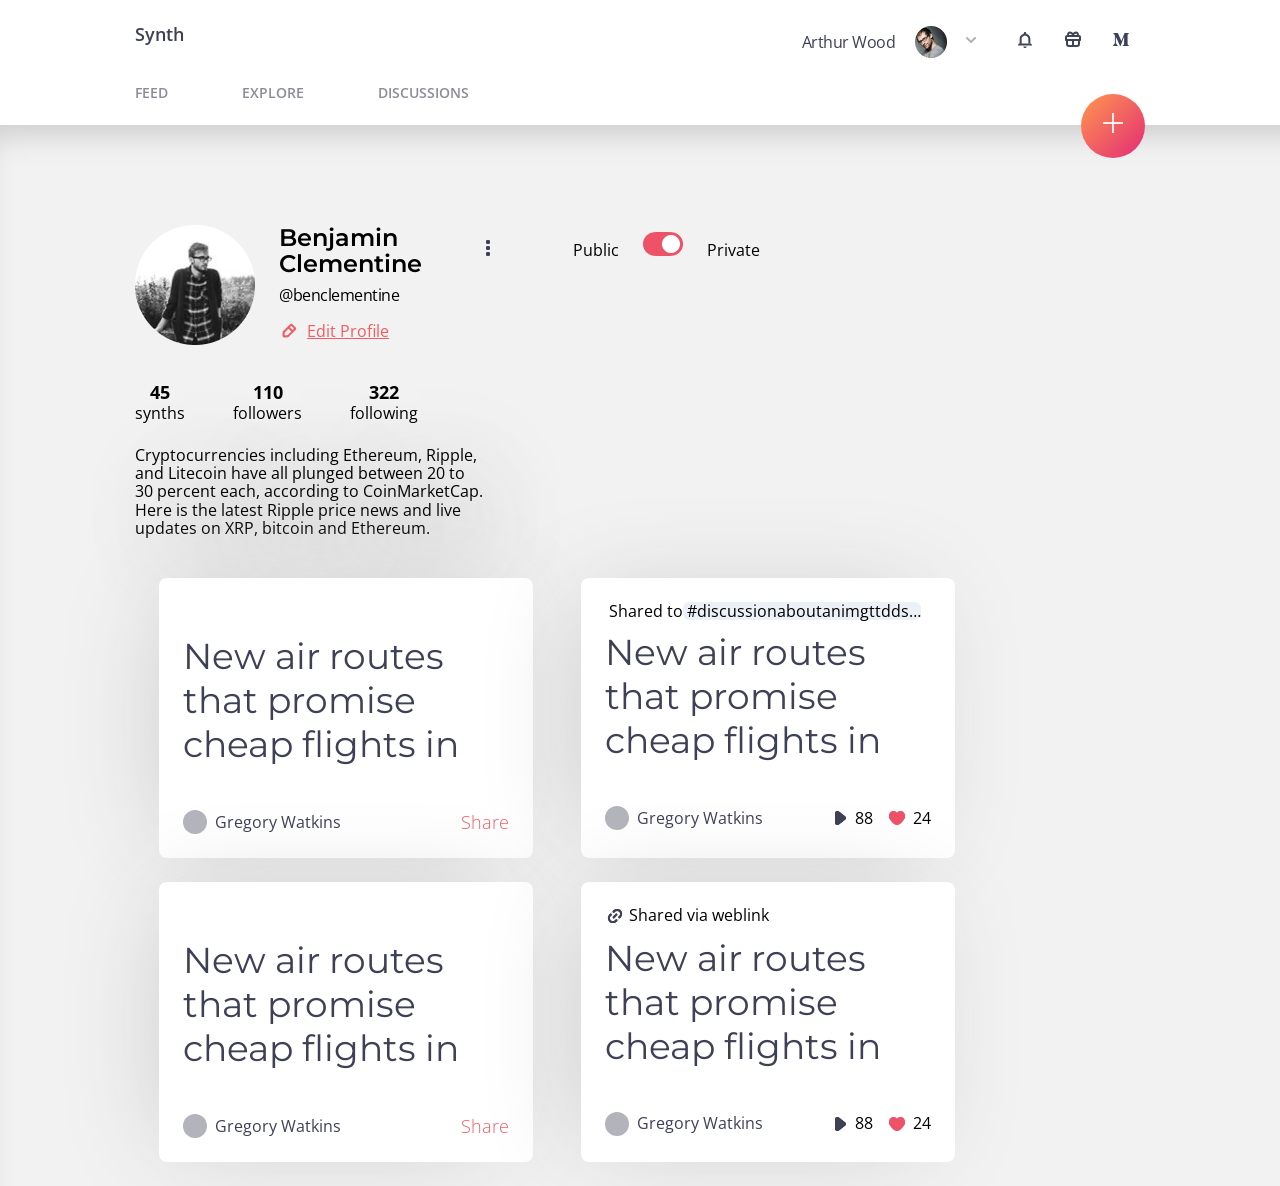
==== commit c7ede2df: "refactor" ====
--- a/app/index.html
+++ b/app/index.html
@@ -7,17 +7,10 @@
   <meta http-equiv="X-UA-Compatible" content="ie=edge">
   <title>Shevko Swivl Test</title>
 
-  <!-- Fontawesome -->
-  <link rel="stylesheet" href="https://pro.fontawesome.com/releases/v5.10.0/css/all.css"
-    integrity="sha384-AYmEC3Yw5cVb3ZcuHtOA93w35dYTsvhLPVnYs9eStHfGJvOvKxVfELGroGkvsg+p" crossorigin="anonymous" />
-
   <!-- Google Fonts -->
   <link
     href="https://fonts.googleapis.com/css2?family=Montserrat:wght@400;600&family=Open+Sans:wght@400;600;700&display=swap"
     rel="stylesheet">
-  <!-- Bootstrap -->
-  <link rel="stylesheet" href="https://cdn.jsdelivr.net/npm/bootstrap@4.5.3/dist/css/bootstrap.min.css"
-    integrity="sha384-TX8t27EcRE3e/ihU7zmQxVncDAy5uIKz4rEkgIXeMed4M0jlfIDPvg6uqKI2xXr2" crossorigin="anonymous">
 
   <link rel="stylesheet" href="css/style.min.css">
 </head>
@@ -89,7 +82,6 @@
           <span>Public</span>
           <img class="profile-status__img" src="./img/switcher.png" alt="Switcher">
           <span>Private</span>
-
         </div>
       </div>
 
@@ -135,7 +127,6 @@
       </div>
     </div>
 
-
     <div class="text-content">
       <div class="content-blocks">
         <div class="content-block">
@@ -217,23 +208,10 @@
     </div>
 
   </section>
-  <!-- <div class="dropdown">
-    <div class="dropdown-block">
-      <img src="./img/report.svg" alt="Report User">
-      <a href="#">Report User</a>
-    </div>
-    <div class="dropdown-block">
-      <img src="./img/block.svg" alt="Block User">
-      <a href="#">Block User</a>
-    </div>
-  </div> -->
 
 
   <script src="https://code.jquery.com/jquery-3.5.1.slim.min.js"
     integrity="sha384-DfXdz2htPH0lsSSs5nCTpuj/zy4C+OGpamoFVy38MVBnE+IbbVYUew+OrCXaRkfj"
-    crossorigin="anonymous"></script>
-  <script src="https://cdn.jsdelivr.net/npm/bootstrap@4.5.3/dist/js/bootstrap.bundle.min.js"
-    integrity="sha384-ho+j7jyWK8fNQe+A12Hb8AhRq26LrZ/JpcUGGOn+Y7RsweNrtN/tE3MoK7ZeZDyx"
     crossorigin="anonymous"></script>
   <script src="js/libs.min.js"></script>
   <script src="js/main.js"></script>
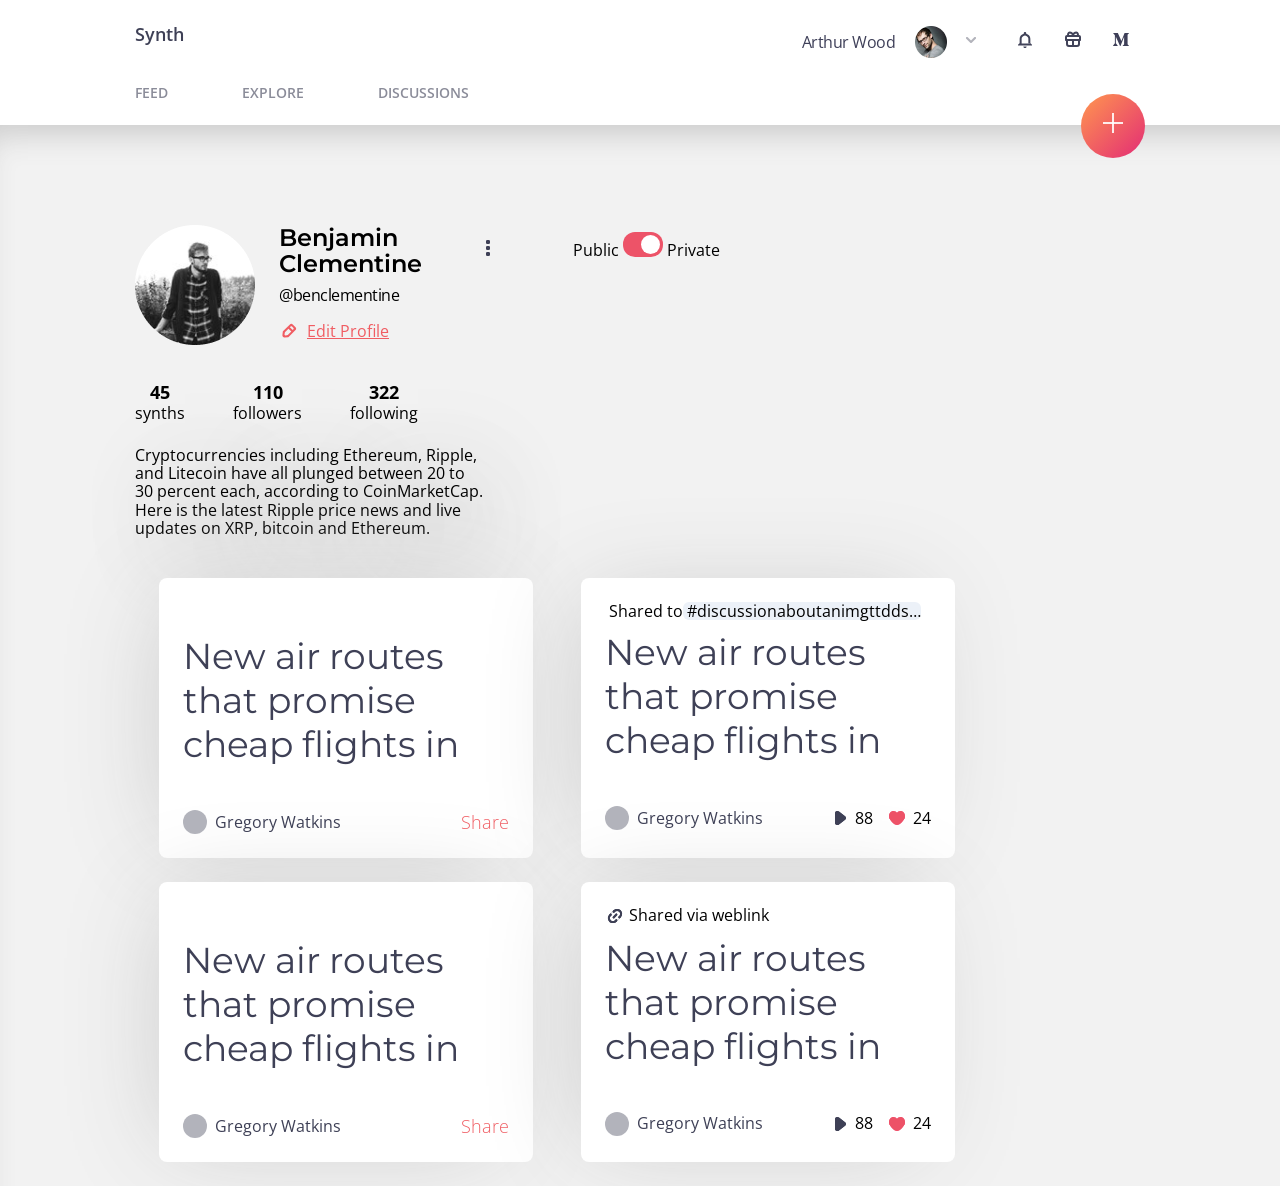
==== commit 0f323780: "add toggler" ====
--- a/app/index.html
+++ b/app/index.html
@@ -80,7 +80,8 @@
         </div>
         <div class="profile-status">
           <span>Public</span>
-          <img class="profile-status__img" src="./img/switcher.png" alt="Switcher">
+          <!-- <img class="profile-status__img" src="./img/switcher.png" alt="Switcher"> -->
+          <button class="toggler"></button>
           <span>Private</span>
         </div>
       </div>
--- a/app/css/style.min.css
+++ b/app/css/style.min.css
@@ -1 +1 @@
-/*! normalize.css v8.0.1 | MIT License | github.com/necolas/normalize.css */html{line-height:1.15;-webkit-text-size-adjust:100%}body{margin:0}main{display:block}h1{font-size:2em;margin:0.67em 0}hr{-webkit-box-sizing:content-box;box-sizing:content-box;height:0;overflow:visible}pre{font-family:monospace, monospace;font-size:1em}a{background-color:transparent}abbr[title]{border-bottom:none;text-decoration:underline;-webkit-text-decoration:underline dotted;text-decoration:underline dotted}b,strong{font-weight:bolder}code,kbd,samp{font-family:monospace, monospace;font-size:1em}small{font-size:80%}sub,sup{font-size:75%;line-height:0;position:relative;vertical-align:baseline}sub{bottom:-0.25em}sup{top:-0.5em}img{border-style:none}button,input,optgroup,select,textarea{font-family:inherit;font-size:100%;line-height:1.15;margin:0}button,input{overflow:visible}button,select{text-transform:none}button,[type="button"],[type="reset"],[type="submit"]{-webkit-appearance:button}button::-moz-focus-inner,[type="button"]::-moz-focus-inner,[type="reset"]::-moz-focus-inner,[type="submit"]::-moz-focus-inner{border-style:none;padding:0}button:-moz-focusring,[type="button"]:-moz-focusring,[type="reset"]:-moz-focusring,[type="submit"]:-moz-focusring{outline:1px dotted ButtonText}fieldset{padding:0.35em 0.75em 0.625em}legend{-webkit-box-sizing:border-box;box-sizing:border-box;color:inherit;display:table;max-width:100%;padding:0;white-space:normal}progress{vertical-align:baseline}textarea{overflow:auto}[type="checkbox"],[type="radio"]{-webkit-box-sizing:border-box;box-sizing:border-box;padding:0}[type="number"]::-webkit-inner-spin-button,[type="number"]::-webkit-outer-spin-button{height:auto}[type="search"]{-webkit-appearance:textfield;outline-offset:-2px}[type="search"]::-webkit-search-decoration{-webkit-appearance:none}::-webkit-file-upload-button{-webkit-appearance:button;font:inherit}details{display:block}summary{display:list-item}template{display:none}[hidden]{display:none}.slick-slider{position:relative;display:block;-webkit-box-sizing:border-box;box-sizing:border-box;-webkit-user-select:none;-moz-user-select:none;-ms-user-select:none;user-select:none;-webkit-touch-callout:none;-khtml-user-select:none;-ms-touch-action:pan-y;touch-action:pan-y;-webkit-tap-highlight-color:transparent}.slick-list{position:relative;display:block;overflow:hidden;margin:0;padding:0}.slick-list:focus{outline:none}.slick-list.dragging{cursor:pointer;cursor:hand}.slick-slider .slick-track,.slick-slider .slick-list{-webkit-transform:translate3d(0, 0, 0);-ms-transform:translate3d(0, 0, 0);transform:translate3d(0, 0, 0)}.slick-track{position:relative;top:0;left:0;display:block;margin-left:auto;margin-right:auto}.slick-track:before,.slick-track:after{display:table;content:''}.slick-track:after{clear:both}.slick-loading .slick-track{visibility:hidden}.slick-slide{display:none;float:left;height:100%;min-height:1px}[dir='rtl'] .slick-slide{float:right}.slick-slide img{display:block}.slick-slide.slick-loading img{display:none}.slick-slide.dragging img{pointer-events:none}.slick-initialized .slick-slide{display:block}.slick-loading .slick-slide{visibility:hidden}.slick-vertical .slick-slide{display:block;height:auto;border:1px solid transparent}.slick-arrow.slick-hidden{display:none}.oval{border-radius:50px}.oval__colorful{position:absolute;right:0;top:120px;width:64px;height:64px;background:-o-linear-gradient(315deg, #ff974f 0%, #e32c75 100%);background:linear-gradient(135deg, #ff974f 0%, #e32c75 100%);cursor:pointer}.oval__colorful img{position:relative;top:19px;left:22px}.oval__gray{height:24px;width:24px;background-color:#b2b3bb;margin-right:8px;display:inline-block}.content-block{background-color:#ffffff;border-radius:8px;max-width:374px;min-height:280px;margin:24px;-webkit-box-shadow:-15px 0px 100px -20px #ccc;box-shadow:-15px 0px 100px -20px #ccc}.content-block h2{padding:56px 24px 20px 24px;font-size:36px;line-height:44px;color:#3e4056;font-weight:normal}.content-block__header{padding:24px 0 0 24px;display:-webkit-box;display:-ms-flexbox;display:flex;-ms-flex-wrap:wrap;flex-wrap:wrap;cursor:pointer}.content-block__header span{padding-left:4px}.content-block__bottom{display:-webkit-box;display:-ms-flexbox;display:flex;-webkit-box-pack:justify;-ms-flex-pack:justify;justify-content:space-between;margin:24px}.dropped{padding-top:10px !important}.highlited{background:#ecf1f8;border-radius:6px}.interaction{display:-webkit-box;display:-ms-flexbox;display:flex}.interaction a{font-size:18px;line-height:25px;color:#f05d63;font-weight:200}.interaction-content{-webkit-box-align:center;-ms-flex-align:center;align-items:center;display:-webkit-box;display:-ms-flexbox;display:flex;padding-left:8px;cursor:pointer}.interaction-content img{padding-right:8px}.content-author{display:-webkit-box;display:-ms-flexbox;display:flex;-webkit-box-align:center;-ms-flex-align:center;align-items:center}.dropdown{position:relative;cursor:pointer}.dropdown-body{visibility:hidden;position:absolute;z-index:1;top:24px;left:25px;background:#ffffff;-webkit-box-shadow:-15px 0px 100px -20px #ccc;box-shadow:-15px 0px 100px -20px #ccc;mix-blend-mode:normal;opacity:0.94;-webkit-backdrop-filter:blur(21.7463px);backdrop-filter:blur(21.7463px);border-radius:8px;padding:23px 0;width:176px}.dropdown-block{padding:9px 20px;cursor:pointer}.dropdown-block:hover{background:#ecf1f8;mix-blend-mode:normal;opacity:0.6;-webkit-backdrop-filter:blur(54.3656px);backdrop-filter:blur(54.3656px)}.dropdown a{font-style:normal;font-weight:600;font-size:16px;line-height:22px;padding-left:16px}.dropdown:hover .dropdown-body{visibility:visible}body{font-family:"Open Sans", sans-serif;-webkit-box-sizing:border-box;box-sizing:border-box}h2{font-family:"Montserrat", sans-serif;margin:0}a,a:hover{text-decoration:none;color:#3e4056}section{padding-left:35px;padding-right:35px}.header-wrapper{display:-webkit-box;display:-ms-flexbox;display:flex;-webkit-box-pack:justify;-ms-flex-pack:justify;justify-content:space-between;-ms-flex-wrap:wrap;flex-wrap:wrap;margin:24px 35px 24px 35px}.header-title a{font-weight:600;font-size:18px}.header-list{display:-webkit-box;display:-ms-flexbox;display:flex;-webkit-box-orient:horizontal;-webkit-box-direction:normal;-ms-flex-direction:row;flex-direction:row;-ms-flex-wrap:wrap;flex-wrap:wrap;margin-left:35px;margin-bottom:23px}.header-list__item{padding:10px 10px}.header-list__item a{font-weight:600;font-size:14px;line-height:19px;opacity:0.6}.header-list__item a:hover{opacity:1;border-bottom:4px solid #ff974f;padding-bottom:19px}.header-info{display:-webkit-box;display:-ms-flexbox;display:flex;-webkit-box-align:center;-ms-flex-align:center;align-items:center;cursor:pointer}.header-info__text{font-size:16px;line-height:20px;letter-spacing:-0.5px;color:#3e3f58}.header-info__avatar{width:32px;height:32px;padding-left:20px;padding-right:16px}.header-info__arrow{padding-right:22px}.header-info__ico{padding:0 8px}.main{background-color:#f2f2f2;padding-top:72px;-webkit-box-shadow:inset 15px 40px 30px -30px #ccc;box-shadow:inset 15px 40px 30px -30px #ccc}.content{background-color:#f2f2f2;width:100%;height:400px}.profile-wrapper{display:-webkit-box;display:-ms-flexbox;display:flex}.profile{max-width:350px}.profile-avatar{margin-right:24px}.profile-title h2{font-weight:600;font-size:24px;line-height:26px}.profile-id{margin-top:8px;margin-bottom:16px}.profile-id span{font-weight:normal;font-size:16px;line-height:20px;letter-spacing:-0.5px}.profile-edit{display:-webkit-box;display:-ms-flexbox;display:flex;-webkit-box-align:center;-ms-flex-align:center;align-items:center}.profile-edit a{font-weight:normal;font-size:16px;line-height:20px;-webkit-text-decoration-line:underline;text-decoration-line:underline;color:#f05d63;margin-left:8px}.profile-stats{display:-webkit-box;display:-ms-flexbox;display:flex;margin-top:32px;margin-bottom:23px}.profile-state{display:-webkit-box;display:-ms-flexbox;display:flex;-webkit-box-orient:vertical;-webkit-box-direction:normal;-ms-flex-direction:column;flex-direction:column;margin-right:48px}.profile-state span{-webkit-box-shadow:50px 115px 105px 9px #ccc;box-shadow:50px 115px 105px 9px #ccc}.profile-state span:nth-child(odd){font-weight:bold;font-size:18px;line-height:24px;text-align:center}.profile-menu{display:-webkit-box;display:-ms-flexbox;display:flex;-webkit-box-align:end;-ms-flex-align:end;align-items:end;margin-bottom:35px}.profile-menu__img{margin-left:25px}.profile-status{margin-left:77px}.profile-status__img{margin:0 20px}.text-content{display:-webkit-box;display:-ms-flexbox;display:flex;-ms-flex-wrap:wrap;flex-wrap:wrap}@media (min-width: 1300px){.text-content{position:relative;bottom:300px;left:410px}}@media (min-width: 767px){section{padding-left:135px;padding-right:135px}.header-wrapper{display:-webkit-box;display:-ms-flexbox;display:flex;-webkit-box-pack:justify;-ms-flex-pack:justify;justify-content:space-between;-ms-flex-wrap:wrap;flex-wrap:wrap;margin:24px 135px 24px 135px}.profile-menu{position:relative;top:35px;left:320px;margin-bottom:0}.interaction-content{padding-left:16px}}@media (min-width: 650px){.oval__colorful{top:94px;right:135px}.header-list{margin-left:98px}.header-list__item{padding:0 37px}}
+/*! normalize.css v8.0.1 | MIT License | github.com/necolas/normalize.css */html{line-height:1.15;-webkit-text-size-adjust:100%}body{margin:0}main{display:block}h1{font-size:2em;margin:0.67em 0}hr{-webkit-box-sizing:content-box;box-sizing:content-box;height:0;overflow:visible}pre{font-family:monospace, monospace;font-size:1em}a{background-color:transparent}abbr[title]{border-bottom:none;text-decoration:underline;-webkit-text-decoration:underline dotted;text-decoration:underline dotted}b,strong{font-weight:bolder}code,kbd,samp{font-family:monospace, monospace;font-size:1em}small{font-size:80%}sub,sup{font-size:75%;line-height:0;position:relative;vertical-align:baseline}sub{bottom:-0.25em}sup{top:-0.5em}img{border-style:none}button,input,optgroup,select,textarea{font-family:inherit;font-size:100%;line-height:1.15;margin:0}button,input{overflow:visible}button,select{text-transform:none}button,[type="button"],[type="reset"],[type="submit"]{-webkit-appearance:button}button::-moz-focus-inner,[type="button"]::-moz-focus-inner,[type="reset"]::-moz-focus-inner,[type="submit"]::-moz-focus-inner{border-style:none;padding:0}button:-moz-focusring,[type="button"]:-moz-focusring,[type="reset"]:-moz-focusring,[type="submit"]:-moz-focusring{outline:1px dotted ButtonText}fieldset{padding:0.35em 0.75em 0.625em}legend{-webkit-box-sizing:border-box;box-sizing:border-box;color:inherit;display:table;max-width:100%;padding:0;white-space:normal}progress{vertical-align:baseline}textarea{overflow:auto}[type="checkbox"],[type="radio"]{-webkit-box-sizing:border-box;box-sizing:border-box;padding:0}[type="number"]::-webkit-inner-spin-button,[type="number"]::-webkit-outer-spin-button{height:auto}[type="search"]{-webkit-appearance:textfield;outline-offset:-2px}[type="search"]::-webkit-search-decoration{-webkit-appearance:none}::-webkit-file-upload-button{-webkit-appearance:button;font:inherit}details{display:block}summary{display:list-item}template{display:none}[hidden]{display:none}.slick-slider{position:relative;display:block;-webkit-box-sizing:border-box;box-sizing:border-box;-webkit-user-select:none;-moz-user-select:none;-ms-user-select:none;user-select:none;-webkit-touch-callout:none;-khtml-user-select:none;-ms-touch-action:pan-y;touch-action:pan-y;-webkit-tap-highlight-color:transparent}.slick-list{position:relative;display:block;overflow:hidden;margin:0;padding:0}.slick-list:focus{outline:none}.slick-list.dragging{cursor:pointer;cursor:hand}.slick-slider .slick-track,.slick-slider .slick-list{-webkit-transform:translate3d(0, 0, 0);-ms-transform:translate3d(0, 0, 0);transform:translate3d(0, 0, 0)}.slick-track{position:relative;top:0;left:0;display:block;margin-left:auto;margin-right:auto}.slick-track:before,.slick-track:after{display:table;content:''}.slick-track:after{clear:both}.slick-loading .slick-track{visibility:hidden}.slick-slide{display:none;float:left;height:100%;min-height:1px}[dir='rtl'] .slick-slide{float:right}.slick-slide img{display:block}.slick-slide.slick-loading img{display:none}.slick-slide.dragging img{pointer-events:none}.slick-initialized .slick-slide{display:block}.slick-loading .slick-slide{visibility:hidden}.slick-vertical .slick-slide{display:block;height:auto;border:1px solid transparent}.slick-arrow.slick-hidden{display:none}.oval{border-radius:50px}.oval__colorful{position:absolute;right:0;top:120px;width:64px;height:64px;background:-o-linear-gradient(315deg, #ff974f 0%, #e32c75 100%);background:linear-gradient(135deg, #ff974f 0%, #e32c75 100%);cursor:pointer}.oval__colorful img{position:relative;top:19px;left:22px}.oval__gray{height:24px;width:24px;background-color:#b2b3bb;margin-right:8px;display:inline-block}.content-block{background-color:#ffffff;border-radius:8px;max-width:374px;min-height:280px;margin:24px;-webkit-box-shadow:-15px 0px 100px -20px #ccc;box-shadow:-15px 0px 100px -20px #ccc}.content-block h2{padding:56px 24px 20px 24px;font-size:36px;line-height:44px;color:#3e4056;font-weight:normal}.content-block__header{padding:24px 0 0 24px;display:-webkit-box;display:-ms-flexbox;display:flex;-ms-flex-wrap:wrap;flex-wrap:wrap;cursor:pointer}.content-block__header span{padding-left:4px}.content-block__bottom{display:-webkit-box;display:-ms-flexbox;display:flex;-webkit-box-pack:justify;-ms-flex-pack:justify;justify-content:space-between;margin:24px}.dropped{padding-top:10px !important}.highlited{background:#ecf1f8;border-radius:6px}.interaction{display:-webkit-box;display:-ms-flexbox;display:flex}.interaction a{font-size:18px;line-height:25px;color:#f05d63;font-weight:200}.interaction-content{-webkit-box-align:center;-ms-flex-align:center;align-items:center;display:-webkit-box;display:-ms-flexbox;display:flex;padding-left:8px;cursor:pointer}.interaction-content img{padding-right:8px}.content-author{display:-webkit-box;display:-ms-flexbox;display:flex;-webkit-box-align:center;-ms-flex-align:center;align-items:center}.dropdown{position:relative;cursor:pointer}.dropdown-body{visibility:hidden;position:absolute;z-index:1;top:24px;left:25px;background:#ffffff;-webkit-box-shadow:-15px 0px 100px -20px #ccc;box-shadow:-15px 0px 100px -20px #ccc;mix-blend-mode:normal;opacity:0.94;-webkit-backdrop-filter:blur(21.7463px);backdrop-filter:blur(21.7463px);border-radius:8px;padding:23px 0;width:176px}.dropdown-block{padding:9px 20px;cursor:pointer}.dropdown-block:hover{background:#ecf1f8;mix-blend-mode:normal;opacity:0.6;-webkit-backdrop-filter:blur(54.3656px);backdrop-filter:blur(54.3656px)}.dropdown a{font-style:normal;font-weight:600;font-size:16px;line-height:22px;padding-left:16px}.dropdown.open .dropdown-body{visibility:visible}.toggler{position:relative;width:40px;height:25px;background-color:#ed5368;border-radius:12px;-webkit-transition:0.5s;-o-transition:0.5s;transition:0.5s;border:none}.toggler::after{position:absolute;-webkit-transition:0.5s;-o-transition:0.5s;transition:0.5s;top:3px;left:18px;content:"";width:19px;height:19px;background-color:#fff;border-radius:9.5px}.toggler.on{background-color:#ace1af}.toggler.on::after{left:3px}.toggler.on:focus{outline:none}.toggler:focus{outline:none}body{font-family:"Open Sans", sans-serif;-webkit-box-sizing:border-box;box-sizing:border-box}h2{font-family:"Montserrat", sans-serif;margin:0}a,a:hover{text-decoration:none;color:#3e4056}section{padding-left:35px;padding-right:35px}.header-wrapper{display:-webkit-box;display:-ms-flexbox;display:flex;-webkit-box-pack:justify;-ms-flex-pack:justify;justify-content:space-between;-ms-flex-wrap:wrap;flex-wrap:wrap;margin:24px 35px 24px 35px}.header-title a{font-weight:600;font-size:18px}.header-list{display:-webkit-box;display:-ms-flexbox;display:flex;-webkit-box-orient:horizontal;-webkit-box-direction:normal;-ms-flex-direction:row;flex-direction:row;-ms-flex-wrap:wrap;flex-wrap:wrap;margin-left:35px;margin-bottom:23px}.header-list__item{padding:10px 10px}.header-list__item a{font-weight:600;font-size:14px;line-height:19px;opacity:0.6}.header-list__item a:hover{opacity:1;border-bottom:4px solid #ff974f;padding-bottom:19px}.header-info{display:-webkit-box;display:-ms-flexbox;display:flex;-webkit-box-align:center;-ms-flex-align:center;align-items:center;cursor:pointer}.header-info__text{font-size:16px;line-height:20px;letter-spacing:-0.5px;color:#3e3f58}.header-info__avatar{width:32px;height:32px;padding-left:20px;padding-right:16px}.header-info__arrow{padding-right:22px}.header-info__ico{padding:0 8px}.main{background-color:#f2f2f2;padding-top:72px;-webkit-box-shadow:inset 15px 40px 30px -30px #ccc;box-shadow:inset 15px 40px 30px -30px #ccc}.content{background-color:#f2f2f2;width:100%;height:400px}.profile-wrapper{display:-webkit-box;display:-ms-flexbox;display:flex}.profile{max-width:350px}.profile-avatar{margin-right:24px}.profile-title h2{font-weight:600;font-size:24px;line-height:26px}.profile-id{margin-top:8px;margin-bottom:16px}.profile-id span{font-weight:normal;font-size:16px;line-height:20px;letter-spacing:-0.5px}.profile-edit{display:-webkit-box;display:-ms-flexbox;display:flex;-webkit-box-align:center;-ms-flex-align:center;align-items:center}.profile-edit a{font-weight:normal;font-size:16px;line-height:20px;-webkit-text-decoration-line:underline;text-decoration-line:underline;color:#f05d63;margin-left:8px}.profile-stats{display:-webkit-box;display:-ms-flexbox;display:flex;margin-top:32px;margin-bottom:23px}.profile-state{display:-webkit-box;display:-ms-flexbox;display:flex;-webkit-box-orient:vertical;-webkit-box-direction:normal;-ms-flex-direction:column;flex-direction:column;margin-right:48px}.profile-state span{-webkit-box-shadow:50px 115px 105px 9px #ccc;box-shadow:50px 115px 105px 9px #ccc}.profile-state span:nth-child(odd){font-weight:bold;font-size:18px;line-height:24px;text-align:center}.profile-menu{display:-webkit-box;display:-ms-flexbox;display:flex;-webkit-box-align:end;-ms-flex-align:end;align-items:end;margin-bottom:35px}.profile-menu__img{margin-left:25px}.profile-status{margin-left:77px}.profile-status__img{margin:0 20px}.text-content{display:-webkit-box;display:-ms-flexbox;display:flex;-ms-flex-wrap:wrap;flex-wrap:wrap}@media (min-width: 1300px){.text-content{position:relative;bottom:300px;left:410px}}@media (min-width: 767px){section{padding-left:135px;padding-right:135px}.header-wrapper{display:-webkit-box;display:-ms-flexbox;display:flex;-webkit-box-pack:justify;-ms-flex-pack:justify;justify-content:space-between;-ms-flex-wrap:wrap;flex-wrap:wrap;margin:24px 135px 24px 135px}.profile-menu{position:relative;top:35px;left:320px;margin-bottom:0}.interaction-content{padding-left:16px}}@media (min-width: 650px){.oval__colorful{top:94px;right:135px}.header-list{margin-left:98px}.header-list__item{padding:0 37px}}
